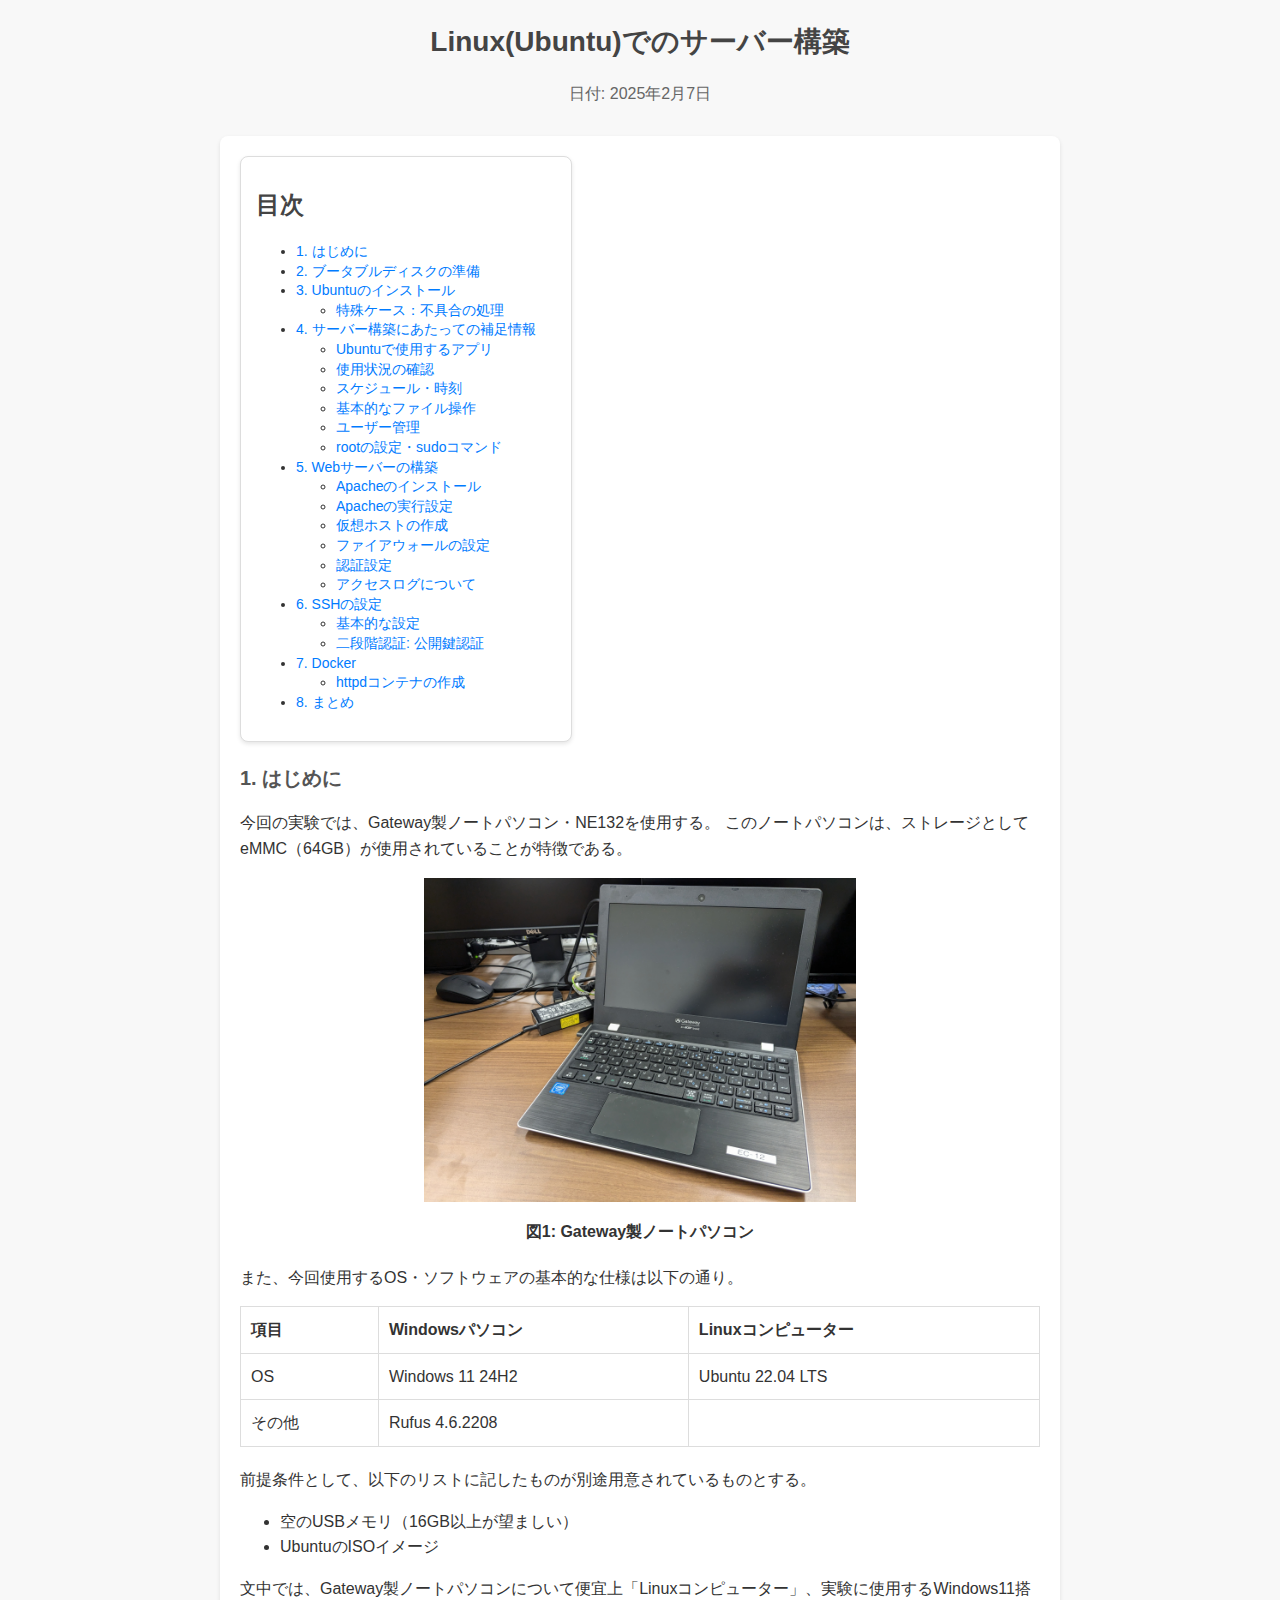
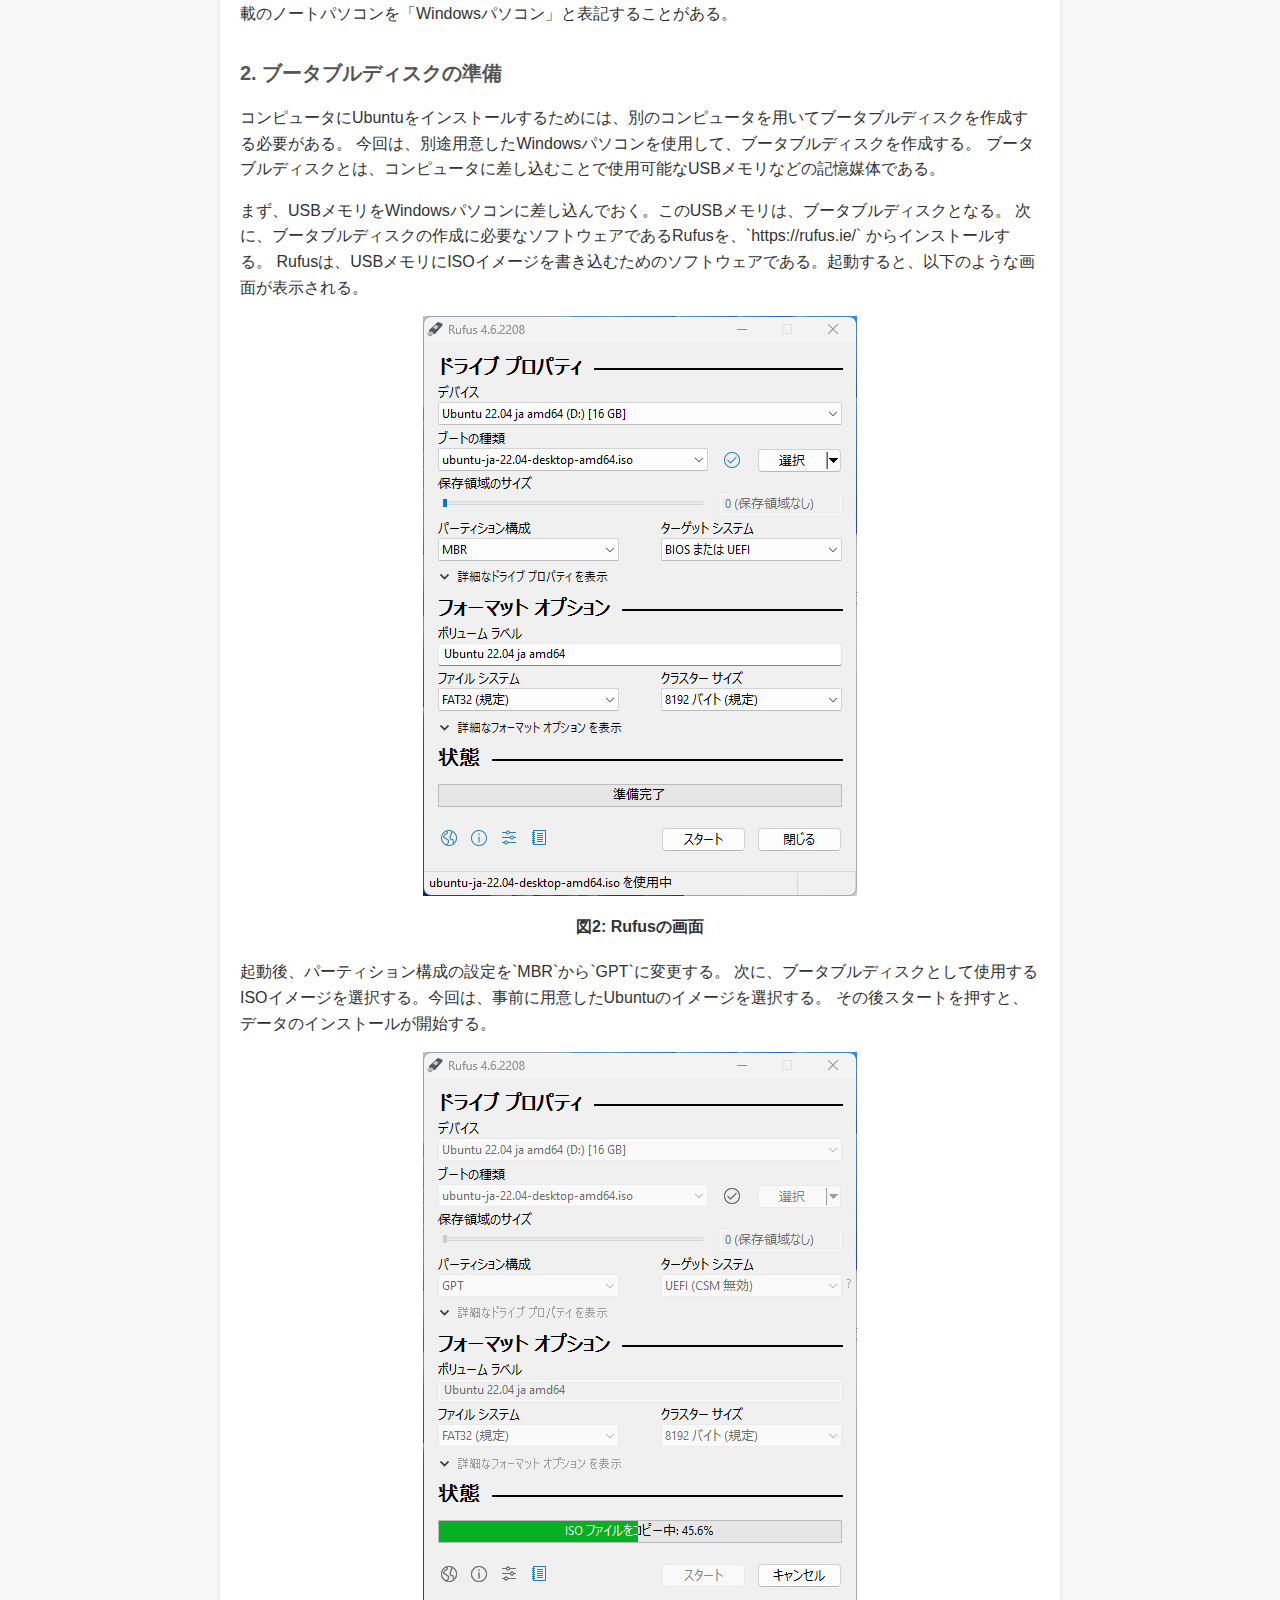
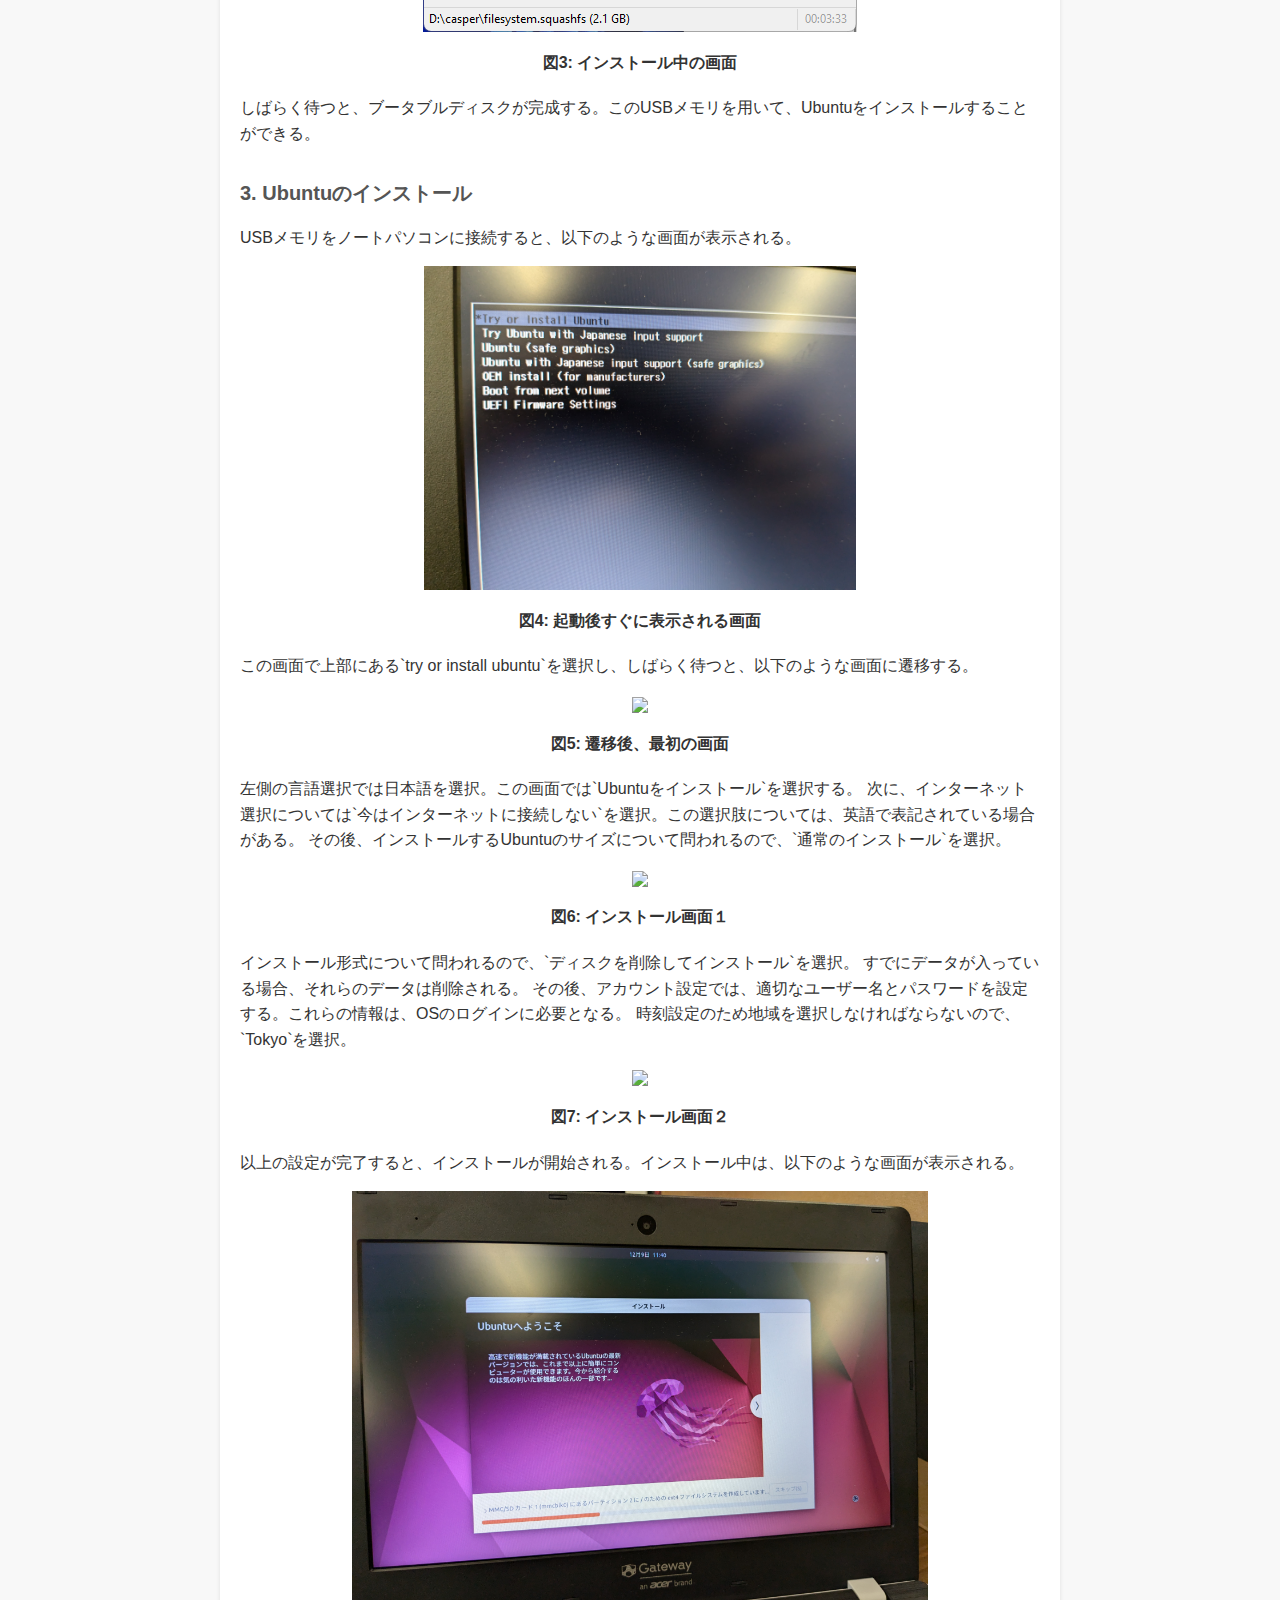
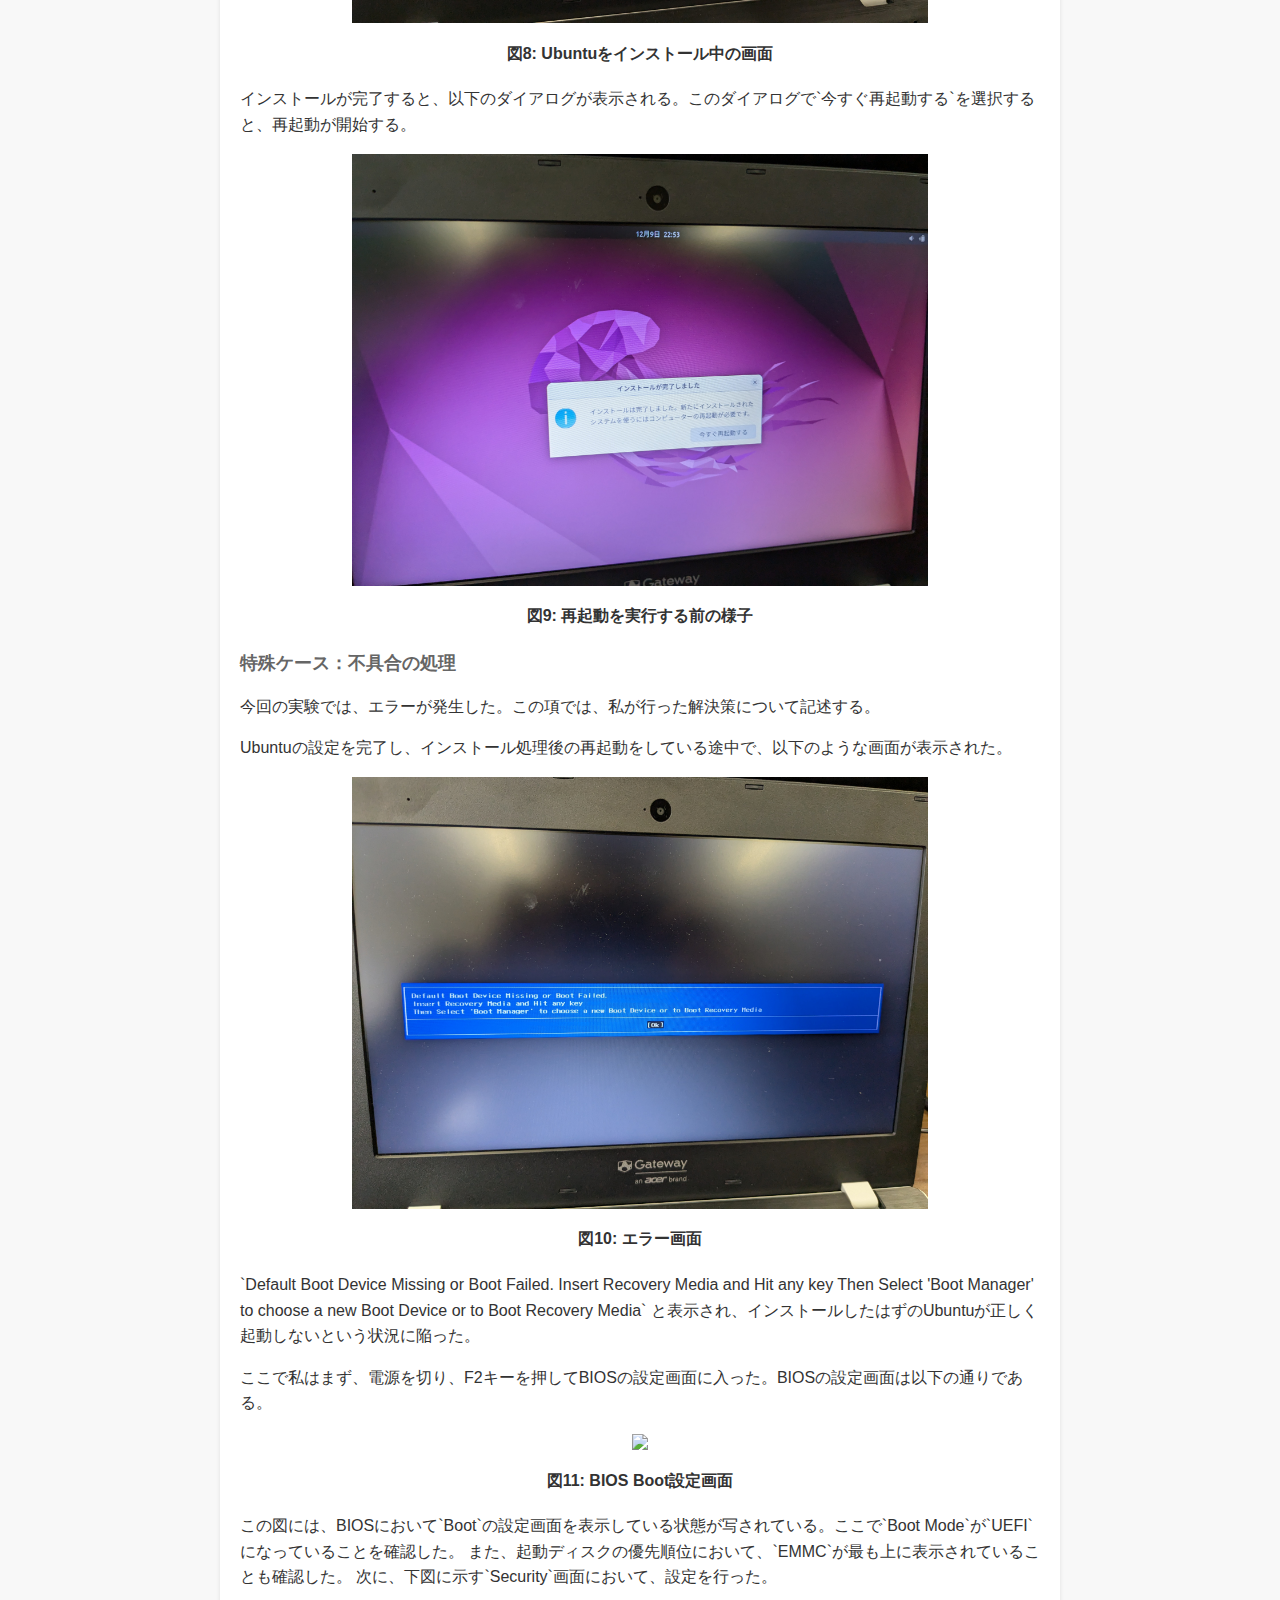
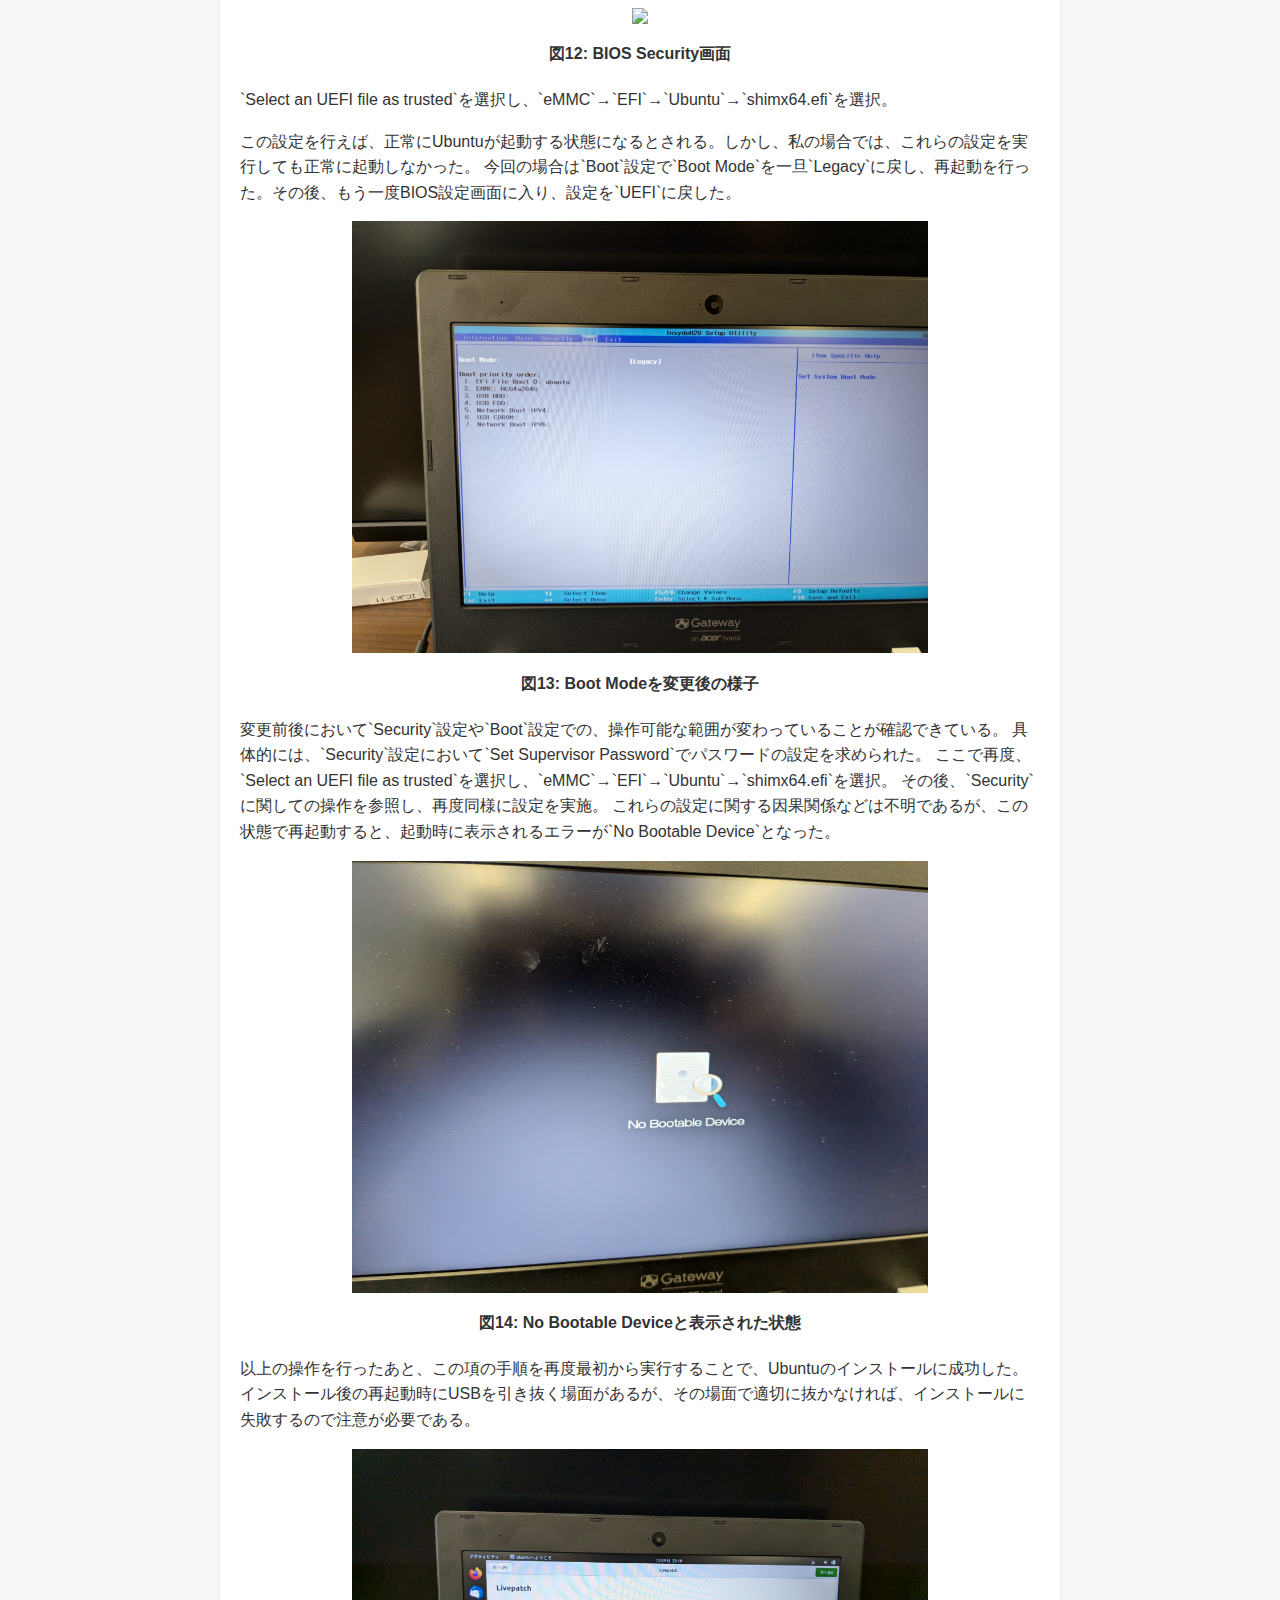
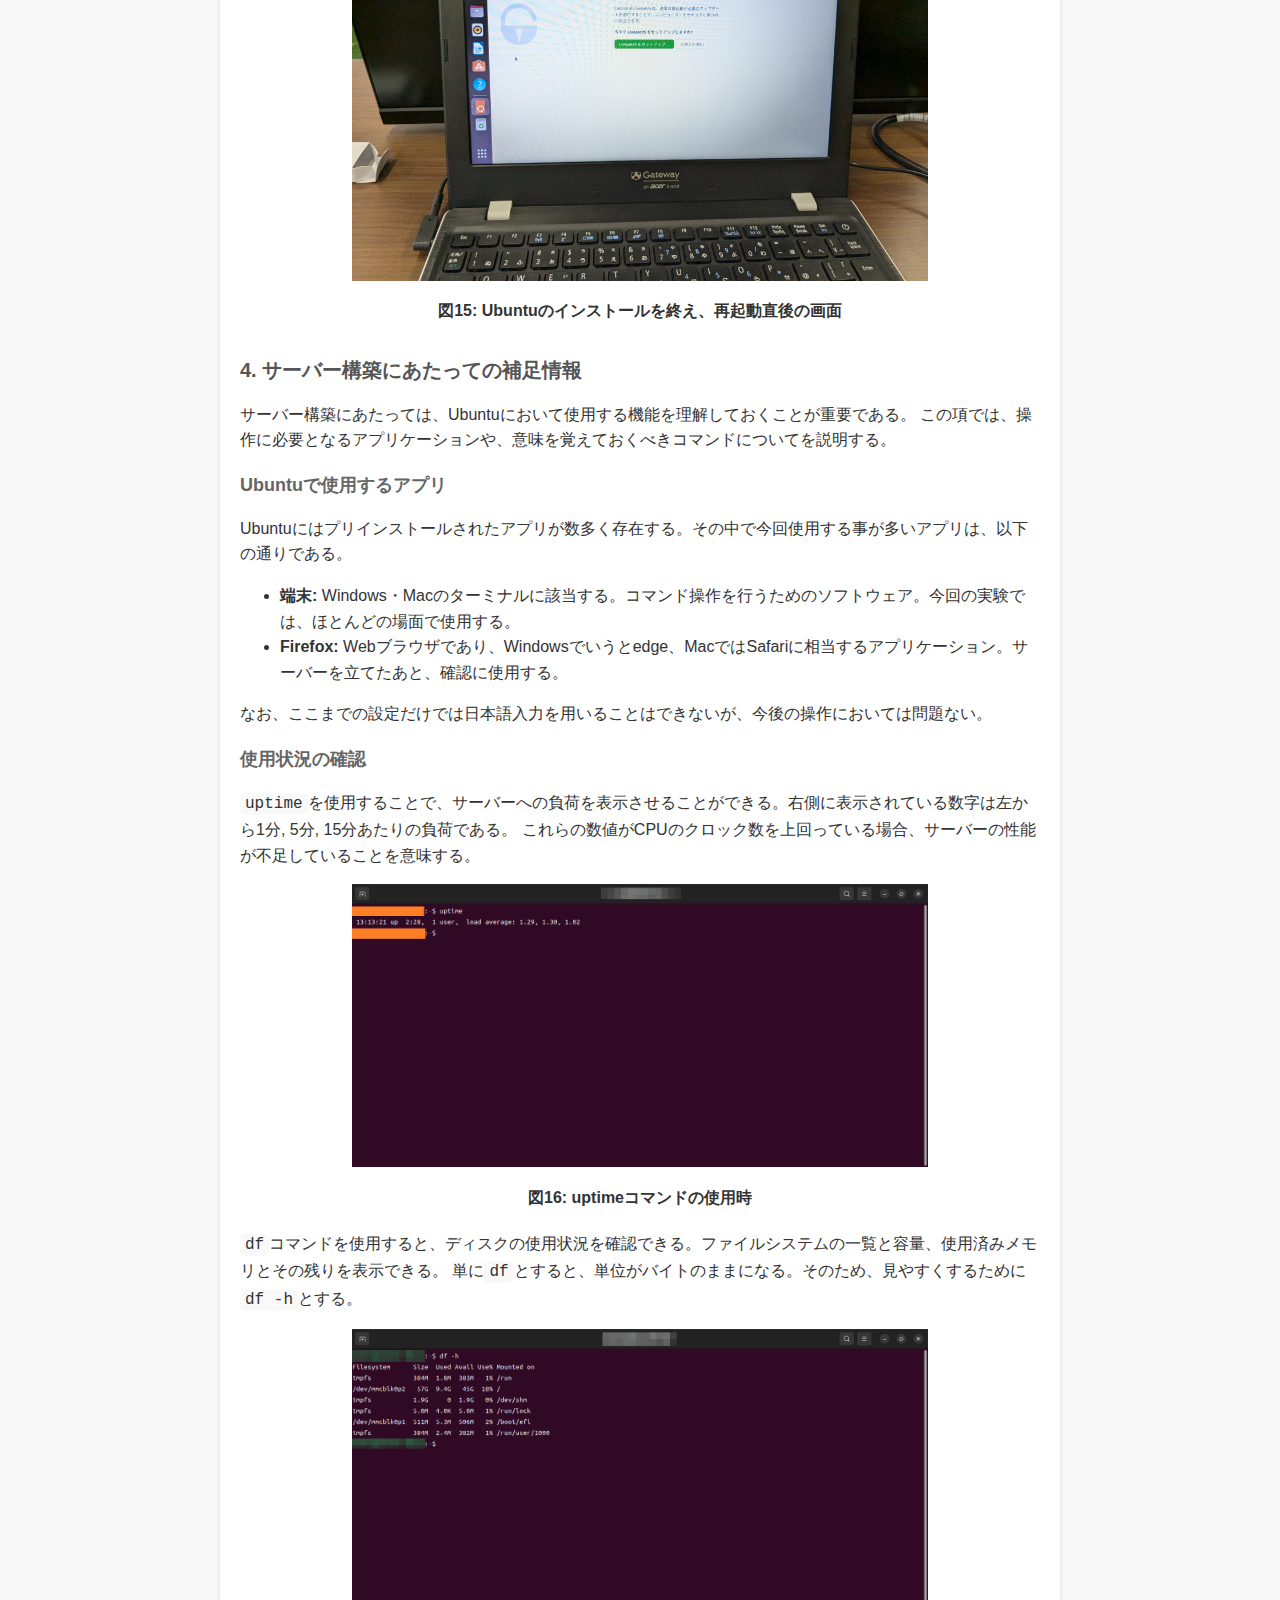
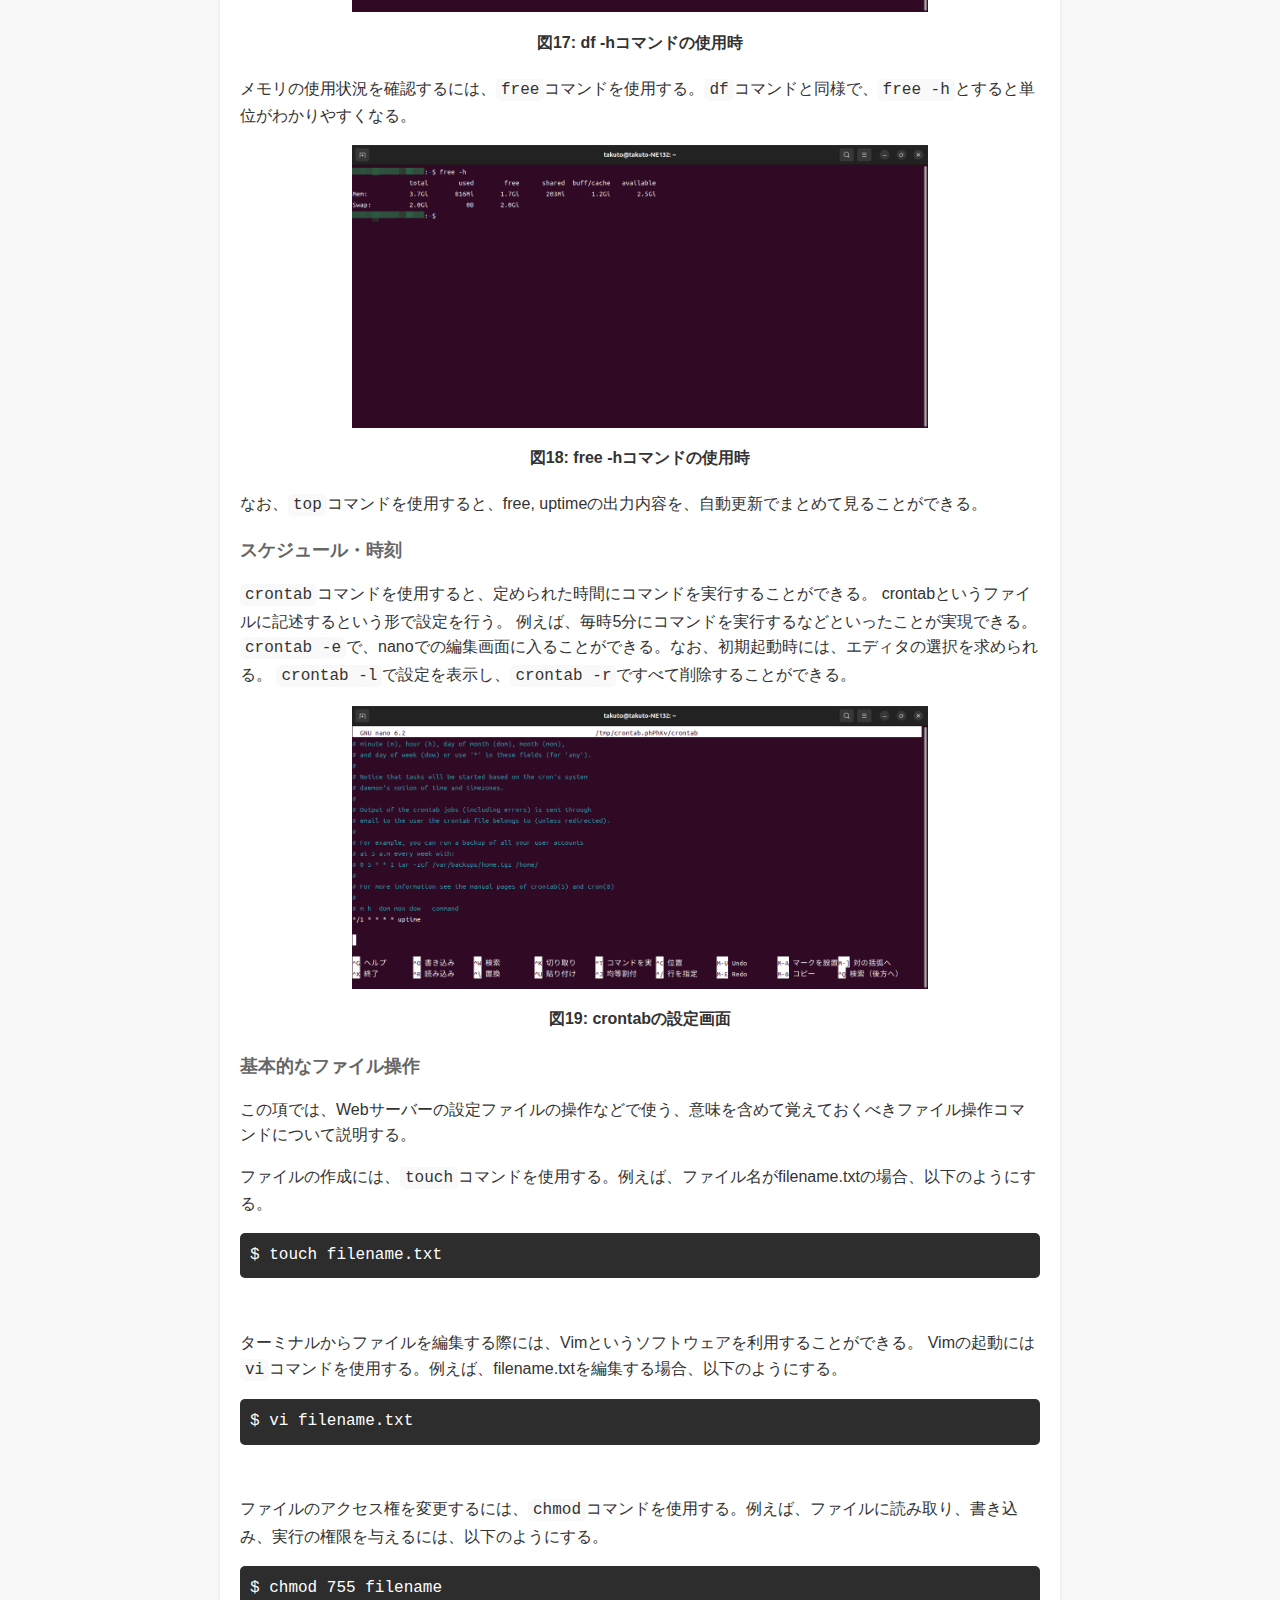
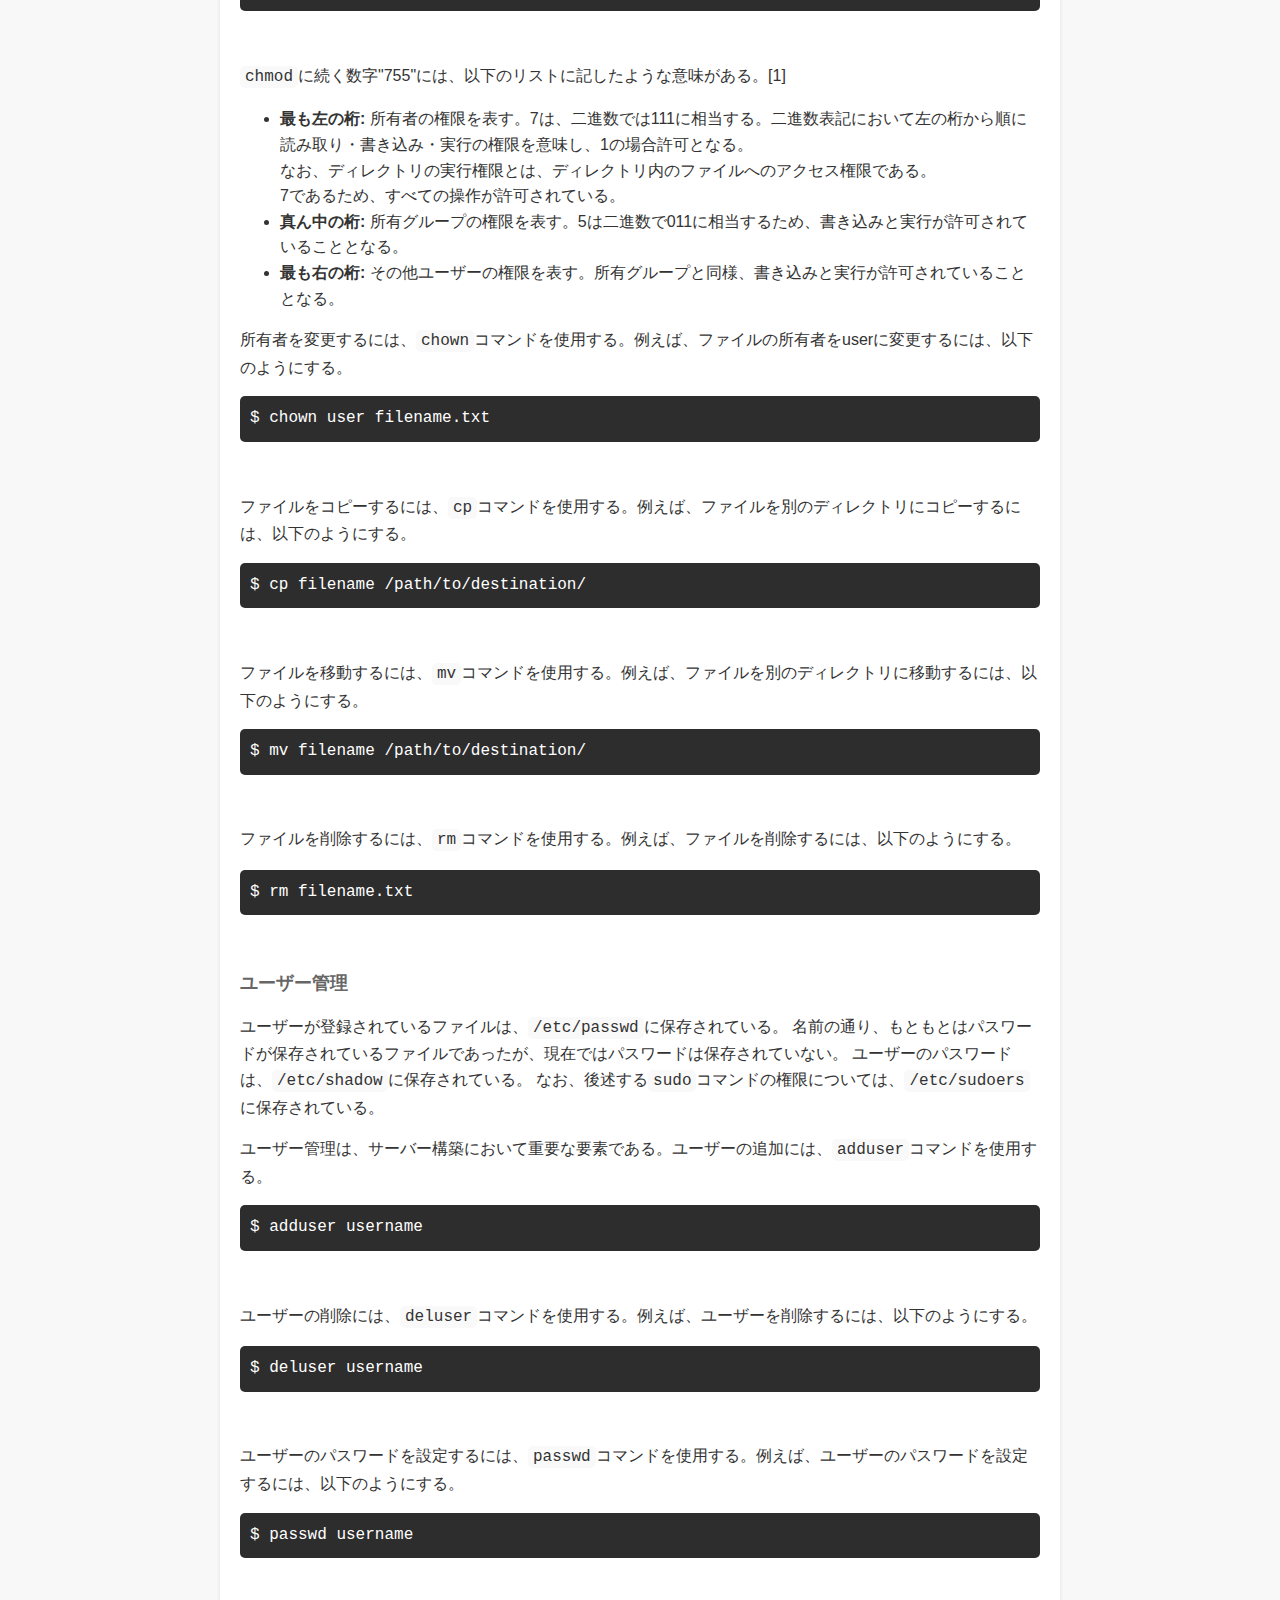
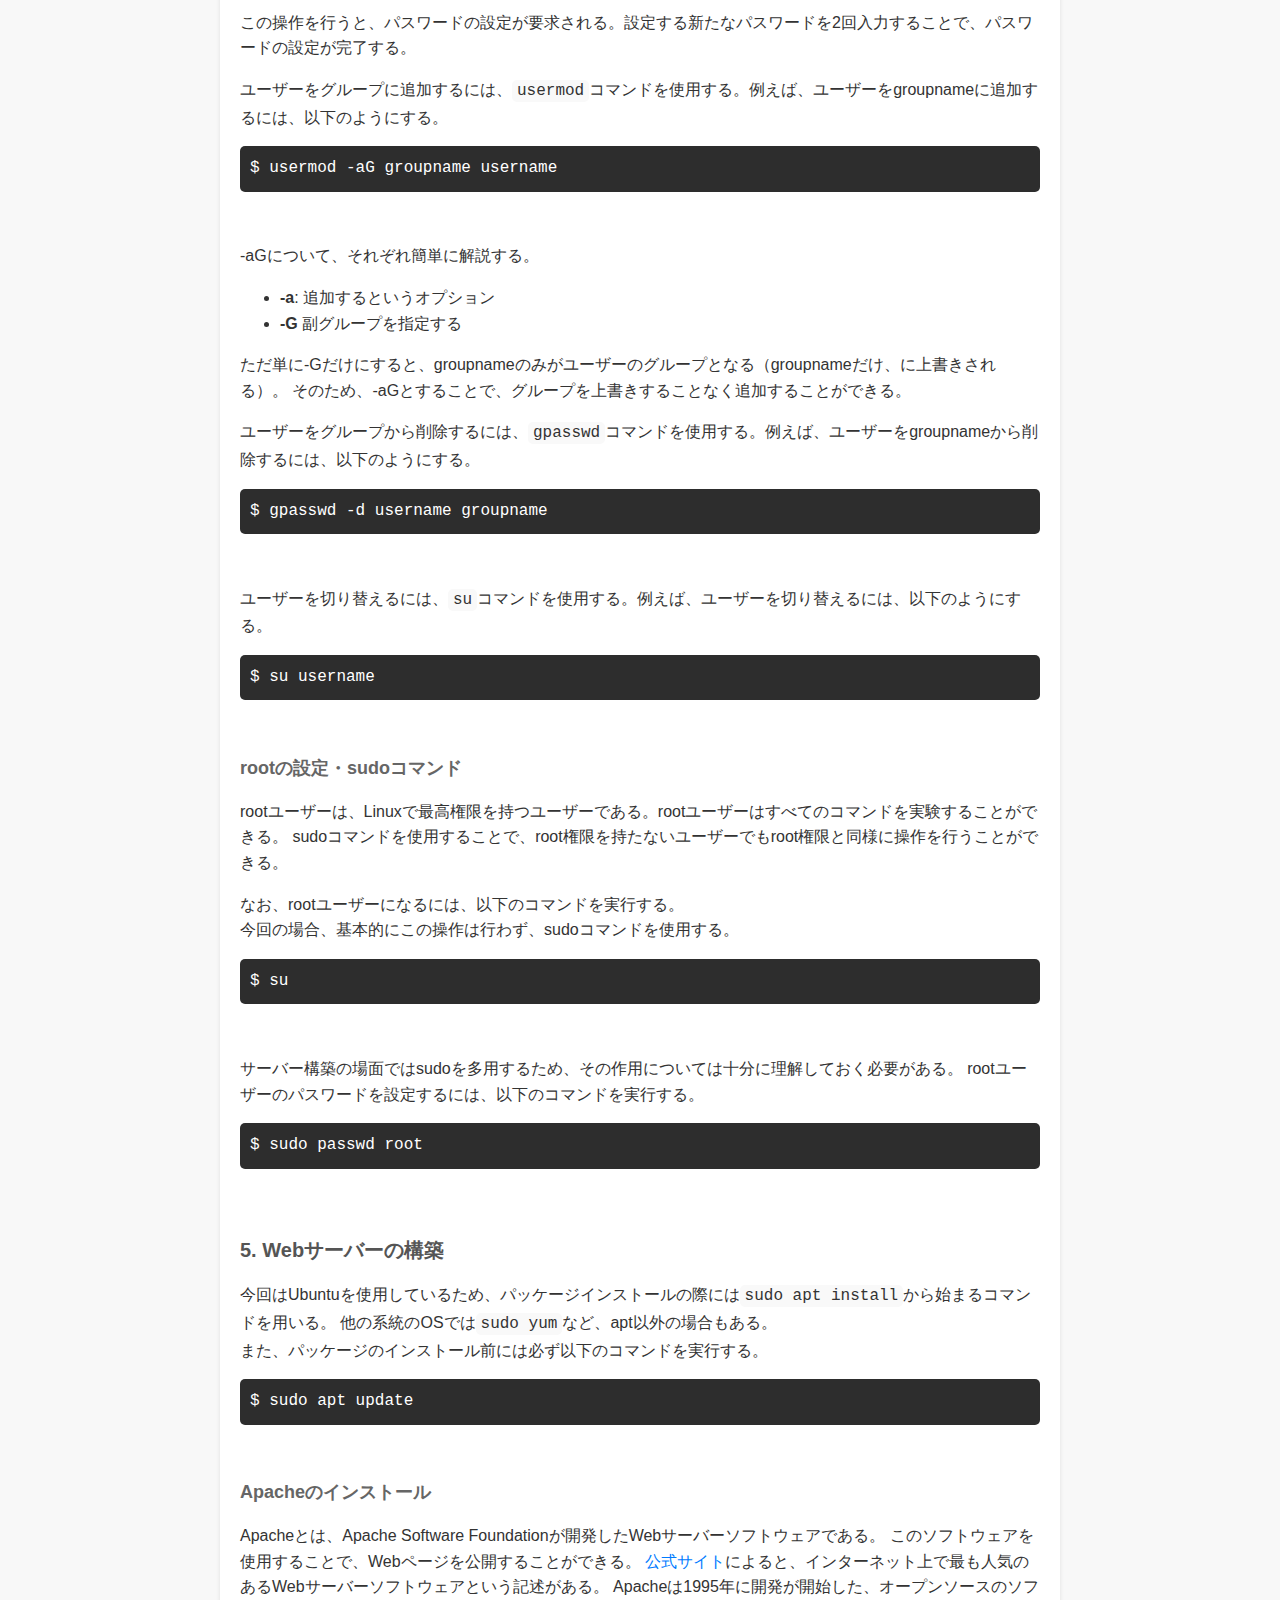
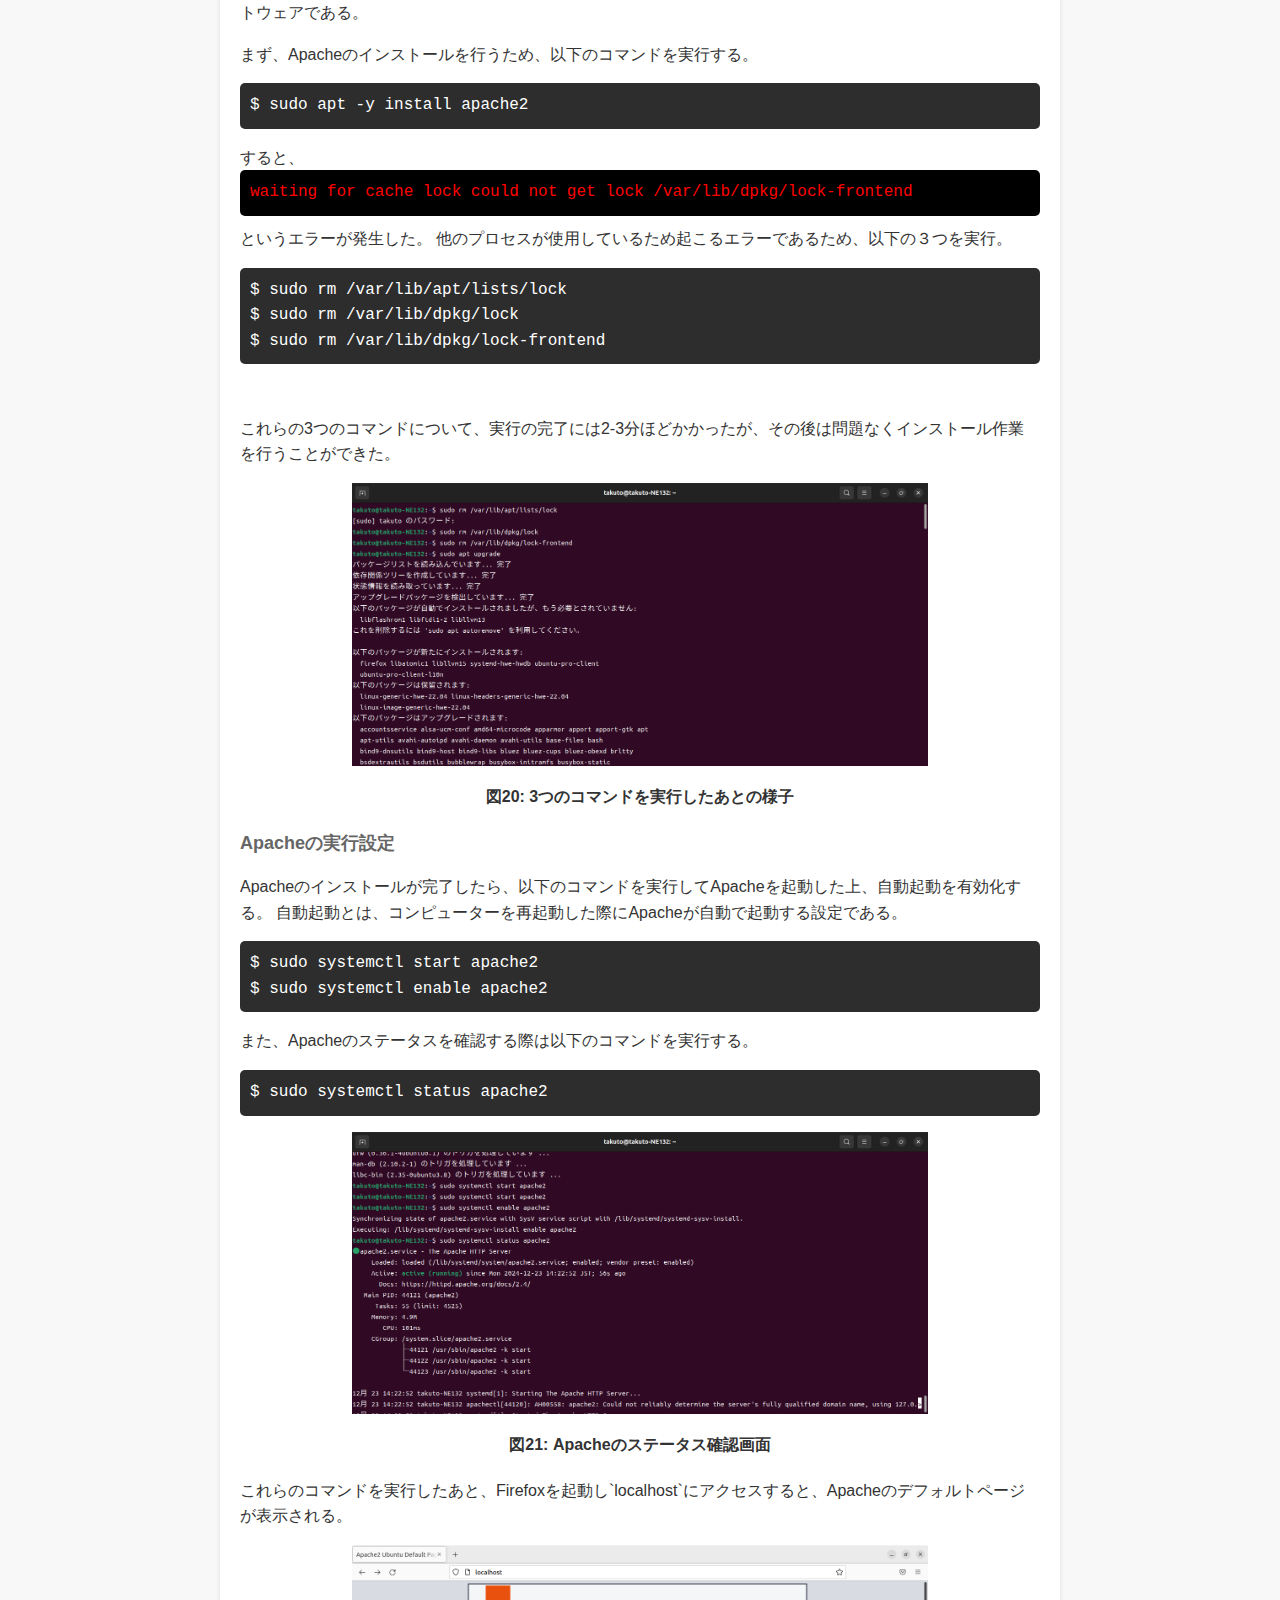
==== docs/202501/Linux01.html @ d3912e47 "first commit" ====
<!DOCTYPE html>
<html lang="ja">
<head>
    <meta charset="UTF-8">
    <meta name="viewport" content="width=device-width, initial-scale=1.0">
    <title>サーバー構築</title>
    <link rel="stylesheet" href="css/styles.css">
    <link href="https://fonts.googleapis.com/css2?family=Ubuntu+Mono&display=swap" rel="stylesheet">
    <script src="script.js" defer></script>
</head>
<body>
    <header>
        <h1>Linux(Ubuntu)でのサーバー構築</h1>
        <p>日付: 2025年2月7日</p>
    </header>
    <main>
        <nav class="toc">
            <h1>目次</h1>
            <ul id="toc-list"></ul>
        </nav>
        <section>
            <h2>1. はじめに</h2>
            <p>
                今回の実験では、Gateway製ノートパソコン・NE132を使用する。
                このノートパソコンは、ストレージとしてeMMC（64GB）が使用されていることが特徴である。
            </p>
            <figure>
                <img src="Linux_files/PXL_20241216_050639797.jpg" alt="図1: Gateway製ノートパソコン" width="60%"/>
                <figcaption>Gateway製ノートパソコン</figcaption>
            </figure>
            <p>
                また、今回使用するOS・ソフトウェアの基本的な仕様は以下の通り。
            </p>
            <table>
                <thead>
                    <tr>
                        <th>項目</th>
                        <th>Windowsパソコン</th>
                        <th>Linuxコンピューター</th>
                    </tr>
                </thead>
                <tbody>
                    <tr>
                        <td>OS</td>
                        <td>Windows 11 24H2</td>
                        <td>Ubuntu 22.04 LTS</td>
                    </tr>
                    <tr>
                        <td>その他</td>
                        <td>Rufus 4.6.2208</td>
                        <td></td>
                    </tr>
                </tbody>
            </table>
            <p>
                前提条件として、以下のリストに記したものが別途用意されているものとする。
            </p>
            <ul>
                <li>空のUSBメモリ（16GB以上が望ましい）</li>
                <li>UbuntuのISOイメージ</li>
            </ul>
            <p>
                文中では、Gateway製ノートパソコンについて便宜上「Linuxコンピューター」、実験に使用するWindows11搭載のノートパソコンを「Windowsパソコン」と表記することがある。
            </p>
        </section>
        <section>
            <h2>2. ブータブルディスクの準備</h2>
            <p>
                コンピュータにUbuntuをインストールするためには、別のコンピュータを用いてブータブルディスクを作成する必要がある。
                今回は、別途用意したWindowsパソコンを使用して、ブータブルディスクを作成する。
                ブータブルディスクとは、コンピュータに差し込むことで使用可能なUSBメモリなどの記憶媒体である。
            </p>
            <p>
                まず、USBメモリをWindowsパソコンに差し込んでおく。このUSBメモリは、ブータブルディスクとなる。
                次に、ブータブルディスクの作成に必要なソフトウェアであるRufusを、`https://rufus.ie/` からインストールする。
                Rufusは、USBメモリにISOイメージを書き込むためのソフトウェアである。起動すると、以下のような画面が表示される。
            </p>
            <figure>
                <img src="Linux_files/スクリーンショット 2024-12-09 111801.png">
                <figcaption>Rufusの画面</figcaption>
            </figure>
            <p>
                起動後、パーティション構成の設定を`MBR`から`GPT`に変更する。
                次に、ブータブルディスクとして使用するISOイメージを選択する。今回は、事前に用意したUbuntuのイメージを選択する。
                その後スタートを押すと、データのインストールが開始する。
            </p>
            <figure>
                <img src="Linux_files/スクリーンショット 2024-12-09 112703.png">
                <figcaption>インストール中の画面</figcaption>
            </figure>
            <p>
                しばらく待つと、ブータブルディスクが完成する。このUSBメモリを用いて、Ubuntuをインストールすることができる。
            </p>
        </section>
        <section>
            <h2>3. Ubuntuのインストール</h2>
            <p>
                USBメモリをノートパソコンに接続すると、以下のような画面が表示される。
            </p>
            <figure>
                <img src="Linux_files/PXL_20241209_022220239.jpg" width="60%">
                <figcaption>起動後すぐに表示される画面</figcaption>
            </figure>
            <p>
                この画面で上部にある`try or install ubuntu`を選択し、しばらく待つと、以下のような画面に遷移する。
            </p>
            <figure>
                <img src="Linux_files/PXL_20241209_023523771.jpg" width="60%">
                <figcaption>遷移後、最初の画面</figcaption>
            </figure>
            <p>
                左側の言語選択では日本語を選択。この画面では`Ubuntuをインストール`を選択する。
                次に、インターネット選択については`今はインターネットに接続しない`を選択。この選択肢については、英語で表記されている場合がある。
                その後、インストールするUbuntuのサイズについて問われるので、`通常のインストール`を選択。
            </p>
            <figure>
                <img src="Linux_files/PXL_20241209_023629638.jpg" width="80%">
                <figcaption>インストール画面１</figcaption>
            </figure>
            <p>
                インストール形式について問われるので、`ディスクを削除してインストール`を選択。
                すでにデータが入っている場合、それらのデータは削除される。
                その後、アカウント設定では、適切なユーザー名とパスワードを設定する。これらの情報は、OSのログインに必要となる。
                時刻設定のため地域を選択しなければならないので、`Tokyo`を選択。
            </p>
            <figure>
                <img src="Linux_files/PXL_20241209_024004488.jpg" width="80%">
                <figcaption>インストール画面２</figcaption>
            </figure>
            <p>
                以上の設定が完了すると、インストールが開始される。インストール中は、以下のような画面が表示される。
            </p>
            <figure>
                <img src="Linux_files/PXL_20241209_024046064.jpg" width="80%">
                <figcaption>Ubuntuをインストール中の画面</figcaption>
            </figure>
            <p>
                インストールが完了すると、以下のダイアログが表示される。このダイアログで`今すぐ再起動する`を選択すると、再起動が開始する。
            </p>
            <figure>
                <img src="Linux_files/PXL_20241209_045335604.jpg" width="80%">
                <figcaption>再起動を実行する前の様子</figcaption>
            </figure>

            <h3>特殊ケース：不具合の処理</h2>
            <p>
                今回の実験では、エラーが発生した。この項では、私が行った解決策について記述する。
            </p>
            <p>
                Ubuntuの設定を完了し、インストール処理後の再起動をしている途中で、以下のような画面が表示された。
            </p>
            <figure>
                <img src="Linux_files/PXL_20241209_042310979.jpg" width="80%">
                <figcaption>エラー画面</figcaption>
            </figure>
            <p>
                `Default Boot Device Missing or Boot Failed. Insert Recovery Media and Hit any key Then Select 'Boot Manager' to choose a new Boot Device or to Boot Recovery Media`
                と表示され、インストールしたはずのUbuntuが正しく起動しないという状況に陥った。
            </p>
            <p>
                ここで私はまず、電源を切り、F2キーを押してBIOSの設定画面に入った。BIOSの設定画面は以下の通りである。
            </p>
            <figure>
                <img src="Linux_files/PXL_20241209_043200914.jpg" width="80%">
                <figcaption>BIOS Boot設定画面</figcaption>
            </figure>
            <p>
                この図には、BIOSにおいて`Boot`の設定画面を表示している状態が写されている。ここで`Boot Mode`が`UEFI`になっていることを確認した。
                また、起動ディスクの優先順位において、`EMMC`が最も上に表示されていることも確認した。
                次に、下図に示す`Security`画面において、設定を行った。
            </p>
            <figure>
                <img src="Linux_files/PXL_20241209_043114111.jpg" width="80%">
                <figcaption>BIOS Security画面</figcaption>
            </figure>
            <p>
                `Select an UEFI file as trusted`を選択し、`eMMC`→`EFI`→`Ubuntu`→`shimx64.efi`を選択。
            </p>
            <p>
                この設定を行えば、正常にUbuntuが起動する状態になるとされる。しかし、私の場合では、これらの設定を実行しても正常に起動しなかった。
                今回の場合は`Boot`設定で`Boot Mode`を一旦`Legacy`に戻し、再起動を行った。その後、もう一度BIOS設定画面に入り、設定を`UEFI`に戻した。
            </p>
            <figure>
                <img src="Linux_files/PXL_20241209_042631495.jpg" width="80%">
                <figcaption>Boot Modeを変更後の様子</figcaption>
            </figure>
            <p>
                変更前後において`Security`設定や`Boot`設定での、操作可能な範囲が変わっていることが確認できている。
                具体的には、`Security`設定において`Set Supervisor Password`でパスワードの設定を求められた。
                ここで再度、`Select an UEFI file as trusted`を選択し、`eMMC`→`EFI`→`Ubuntu`→`shimx64.efi`を選択。
                その後、`Security`に関しての操作を参照し、再度同様に設定を実施。
                これらの設定に関する因果関係などは不明であるが、この状態で再起動すると、起動時に表示されるエラーが`No Bootable Device`となった。
            </p>
            <figure>
                <img src="Linux_files/PXL_20241209_043329495.jpg" width="80%">
                <figcaption>No Bootable Deviceと表示された状態</figcaption>
            </figure>
            <p>
                以上の操作を行ったあと、この項の手順を再度最初から実行することで、Ubuntuのインストールに成功した。
                インストール後の再起動時にUSBを引き抜く場面があるが、その場面で適切に抜かなければ、インストールに失敗するので注意が必要である。
            </p>
            <figure>
                <img src="Linux_files/PXL_20241209_051922866.jpg" width="80%">
                <figcaption>Ubuntuのインストールを終え、再起動直後の画面</figcaption>
            </figure>
            
        </section>
        <section>
            <h2>4. サーバー構築にあたっての補足情報</h2>
            <p>
                サーバー構築にあたっては、Ubuntuにおいて使用する機能を理解しておくことが重要である。
                この項では、操作に必要となるアプリケーションや、意味を覚えておくべきコマンドについてを説明する。
            </p>
            <h3>Ubuntuで使用するアプリ</h3>
            <p>
                Ubuntuにはプリインストールされたアプリが数多く存在する。その中で今回使用する事が多いアプリは、以下の通りである。
                <ul>
                    <li><strong>端末:</strong> Windows・Macのターミナルに該当する。コマンド操作を行うためのソフトウェア。今回の実験では、ほとんどの場面で使用する。</li>
                    <li><strong>Firefox:</strong> Webブラウザであり、Windowsでいうとedge、MacではSafariに相当するアプリケーション。サーバーを立てたあと、確認に使用する。</li>
                </ul>
            </p>
            <p>
                なお、ここまでの設定だけでは日本語入力を用いることはできないが、今後の操作においては問題ない。
            </p>
            <h3>使用状況の確認</h3>
            <p>
                <code>uptime</code>を使用することで、サーバーへの負荷を表示させることができる。右側に表示されている数字は左から1分, 5分, 15分あたりの負荷である。
                これらの数値がCPUのクロック数を上回っている場合、サーバーの性能が不足していることを意味する。
            </p>
            <figure>
                <img src="Screenshot/image_001.png" width="80%">
                <figcaption>uptimeコマンドの使用時</figcaption>
            </figure>
            <p>
                <code>df</code>コマンドを使用すると、ディスクの使用状況を確認できる。ファイルシステムの一覧と容量、使用済みメモリとその残りを表示できる。
                単に<code>df</code>とすると、単位がバイトのままになる。そのため、見やすくするために<code>df -h</code>とする。
            </p>
            <figure>
                <img src="Screenshot/image_006.png" width="80%">
                <figcaption>df -hコマンドの使用時</figcaption>
            </figure>
            <p>
                メモリの使用状況を確認するには、<code>free</code>コマンドを使用する。<code>df</code>コマンドと同様で、<code>free -h</code>とすると単位がわかりやすくなる。
            </p>
            <figure>
                <img src="Screenshot/image_007.png" width="80%">
                <figcaption>free -hコマンドの使用時</figcaption>
            </figure>
            <p>なお、<code>top</code>コマンドを使用すると、free, uptimeの出力内容を、自動更新でまとめて見ることができる。</p>
            <h3>スケジュール・時刻</h3>
            <p>
                <code>crontab</code>コマンドを使用すると、定められた時間にコマンドを実行することができる。
                crontabというファイルに記述するという形で設定を行う。
                例えば、毎時5分にコマンドを実行するなどといったことが実現できる。
                <code>crontab -e</code>で、nanoでの編集画面に入ることができる。なお、初期起動時には、エディタの選択を求められる。
                <code>crontab -l</code>で設定を表示し、<code>crontab -r</code>ですべて削除することができる。
            </p>
            <figure>
                <img src="Screenshot/image_008.png" width="80%">
                <figcaption>crontabの設定画面</figcaption>
            </figure>
            <h3>基本的なファイル操作</h3>
            <p>
                この項では、Webサーバーの設定ファイルの操作などで使う、意味を含めて覚えておくべきファイル操作コマンドについて説明する。
            </p>
            <p>
                ファイルの作成には、<code>touch</code>コマンドを使用する。例えば、ファイル名がfilename.txtの場合、以下のようにする。
            </p>
            <span class="command">$ touch filename.txt</span><br>
            <p>
                ターミナルからファイルを編集する際には、Vimというソフトウェアを利用することができる。
                Vimの起動には<code>vi</code>コマンドを使用する。例えば、filename.txtを編集する場合、以下のようにする。
            </p>
            <span class="command">$ vi filename.txt</span><br>
            <p>
                ファイルのアクセス権を変更するには、<code>chmod</code>コマンドを使用する。例えば、ファイルに読み取り、書き込み、実行の権限を与えるには、以下のようにする。
            </p>
            <span class="command">$ chmod 755 filename</span><br>
            <p>
                <code>chmod</code>に続く数字"755"には、以下のリストに記したような意味がある。[1]
                <ul>
                    <li>
                        <strong>最も左の桁:</strong> 所有者の権限を表す。7は、二進数では111に相当する。二進数表記において左の桁から順に読み取り・書き込み・実行の権限を意味し、1の場合許可となる。<br>
                        なお、ディレクトリの実行権限とは、ディレクトリ内のファイルへのアクセス権限である。<br>
                        7であるため、すべての操作が許可されている。
                    </li>
                    <li>
                        <strong>真ん中の桁:</strong> 所有グループの権限を表す。5は二進数で011に相当するため、書き込みと実行が許可されていることとなる。
                    </li>
                    <li>
                        <strong>最も右の桁:</strong> その他ユーザーの権限を表す。所有グループと同様、書き込みと実行が許可されていることとなる。
                    </li>
                </ul>
            </p>
            <p>
                所有者を変更するには、<code>chown</code>コマンドを使用する。例えば、ファイルの所有者をuserに変更するには、以下のようにする。
            </p>
            <span class="command">$ chown user filename.txt</span><br>
            <p>
                ファイルをコピーするには、<code>cp</code>コマンドを使用する。例えば、ファイルを別のディレクトリにコピーするには、以下のようにする。
            </p>
            <span class="command">$ cp filename /path/to/destination/</span><br>
            <p>
                ファイルを移動するには、<code>mv</code>コマンドを使用する。例えば、ファイルを別のディレクトリに移動するには、以下のようにする。
            </p>
            <span class="command">$ mv filename /path/to/destination/</span><br>
            <p>
                ファイルを削除するには、<code>rm</code>コマンドを使用する。例えば、ファイルを削除するには、以下のようにする。
            </p>
            <span class="command">$ rm filename.txt</span><br>
            <h3>ユーザー管理</h3>
            <p>
                ユーザーが登録されているファイルは、<code>/etc/passwd</code>に保存されている。
                名前の通り、もともとはパスワードが保存されているファイルであったが、現在ではパスワードは保存されていない。
                ユーザーのパスワードは、<code>/etc/shadow</code>に保存されている。
                なお、後述する<code>sudo</code>コマンドの権限については、<code>/etc/sudoers</code>に保存されている。
            </p>
            <p>
                ユーザー管理は、サーバー構築において重要な要素である。ユーザーの追加には、<code>adduser</code>コマンドを使用する。
            </p>
            <span class="command">$ adduser username</span><br>
            <p>
                ユーザーの削除には、<code>deluser</code>コマンドを使用する。例えば、ユーザーを削除するには、以下のようにする。
            </p>
            <span class="command">$ deluser username</span><br>
            <p>
                ユーザーのパスワードを設定するには、<code>passwd</code>コマンドを使用する。例えば、ユーザーのパスワードを設定するには、以下のようにする。
            </p>
            <span class="command">$ passwd username</span><br>
            <p>
                この操作を行うと、パスワードの設定が要求される。設定する新たなパスワードを2回入力することで、パスワードの設定が完了する。
            </p>
            <p>
                ユーザーをグループに追加するには、<code>usermod</code>コマンドを使用する。例えば、ユーザーをgroupnameに追加するには、以下のようにする。
            </p>
            <span class="command">$ usermod -aG groupname username</span><br>
            <p>
                -aGについて、それぞれ簡単に解説する。
                <ul>
                    <li><strong>-a</strong>: 追加するというオプション</li>
                    <li><strong>-G</strong> 副グループを指定する</li>
                </ul>
                ただ単に-Gだけにすると、groupnameのみがユーザーのグループとなる（groupnameだけ、に上書きされる）。
                そのため、-aGとすることで、グループを上書きすることなく追加することができる。
            </p>
            <p>
                ユーザーをグループから削除するには、<code>gpasswd</code>コマンドを使用する。例えば、ユーザーをgroupnameから削除するには、以下のようにする。
            </p>
            <span class="command">$ gpasswd -d username groupname</span><br>
            <p>
                ユーザーを切り替えるには、<code>su</code>コマンドを使用する。例えば、ユーザーを切り替えるには、以下のようにする。
            </p>
            <span class="command">$ su username</span><br>
            <h3>rootの設定・sudoコマンド</h3>
            <p>
                rootユーザーは、Linuxで最高権限を持つユーザーである。rootユーザーはすべてのコマンドを実験することができる。
                sudoコマンドを使用することで、root権限を持たないユーザーでもroot権限と同様に操作を行うことができる。
            </p>
            <p>
                なお、rootユーザーになるには、以下のコマンドを実行する。<br>
                今回の場合、基本的にこの操作は行わず、sudoコマンドを使用する。
            </p>
            <span class="command">$ su</span><br>
            <p>
                サーバー構築の場面ではsudoを多用するため、その作用については十分に理解しておく必要がある。
                rootユーザーのパスワードを設定するには、以下のコマンドを実行する。
            </p>
            <span class="command">$ sudo passwd root</span><br>
        </section>
        <section>
            <h2>5. Webサーバーの構築</h2>
            <p>
                今回はUbuntuを使用しているため、パッケージインストールの際には<code>sudo apt install</code>から始まるコマンドを用いる。
                他の系統のOSでは<code>sudo yum</code>など、apt以外の場合もある。<br>
                また、パッケージのインストール前には必ず以下のコマンドを実行する。
            </p>
            <span class="command">$ sudo apt update</span><br>
            <h3>Apacheのインストール</h3>
            <p>
                Apacheとは、Apache Software Foundationが開発したWebサーバーソフトウェアである。
                このソフトウェアを使用することで、Webページを公開することができる。
                <a href="https://httpd.apache.org/">公式サイト</a>によると、インターネット上で最も人気のあるWebサーバーソフトウェアという記述がある。
                Apacheは1995年に開発が開始した、オープンソースのソフトウェアである。
            </p>
            <p>
                まず、Apacheのインストールを行うため、以下のコマンドを実行する。
            </p>
            <span class="command">$ sudo apt -y install apache2</span>
            <p>
                すると、<span class="error">waiting for cache lock could not get lock /var/lib/dpkg/lock-frontend</span>というエラーが発生した。
                他のプロセスが使用しているため起こるエラーであるため、以下の３つを実行。
            </p>
            <span class="command">$ sudo rm /var/lib/apt/lists/lock<br>$ sudo rm /var/lib/dpkg/lock<br>$ sudo rm /var/lib/dpkg/lock-frontend</span><br>
            <p>
                これらの3つのコマンドについて、実行の完了には2-3分ほどかかったが、その後は問題なくインストール作業を行うことができた。
            </p>
            <figure>
                <img src="Screenshot/image_011.png" width="80%">
                <figcaption>3つのコマンドを実行したあとの様子</figcaption>
            </figure>
            <h3>Apacheの実行設定</h3>
            <p>
                Apacheのインストールが完了したら、以下のコマンドを実行してApacheを起動した上、自動起動を有効化する。
                自動起動とは、コンピューターを再起動した際にApacheが自動で起動する設定である。
            </p>
            <span class="command">
                $ sudo systemctl start apache2<br>
                $ sudo systemctl enable apache2
            </span>
            <p>
                また、Apacheのステータスを確認する際は以下のコマンドを実行する。
            </p>
            <span class="command">
                $ sudo systemctl status apache2
            </span>
            <figure>
                <img src="Screenshot/image_013.png" width="80%">
                <figcaption>Apacheのステータス確認画面</figcaption>
            </figure>
            <p>
                これらのコマンドを実行したあと、Firefoxを起動し`localhost`にアクセスすると、Apacheのデフォルトページが表示される。
            </p>
            <figure>
                <img src="Screenshot/image_005.png" width="80%">
                <figcaption>Apacheのデフォルトページ</figcaption>
            </figure>
            <h3>仮想ホストの作成</h3>
            <p>
                以下のコマンドを実行して、仮想ホストの設定ファイルを生成する。今回は`test.conf`としたが、ファイル名は何でも良い。
            </p>
            <span class="command">$ sudo touch /etc/apache2/sites-available/test.conf</span>
            <p>
                事前準備として、今後の作業で必要となるディレクトリの作成を行う。
                まずは、"/var/www/html/test"というディレクトリを作成する。なお、"/var/www/"の直下であればどの位置にディレクトリを作成しても問題ない。
            </p>
            <span class="command">$ sudo mkdir /var/www/html/test </span>
            <p>
                次に、作成したディレクトリ内にindex.htmlを用意する。
            </p>
            <span class="command">$ sudo touch /var/www/html/test/index.html</span>
            <p>以下のコマンドを実行すると、作成したHTMLファイルをVimで編集できる。今回は単にh1タグを用いて、
                "Test Page"と表示するだけのファイルを作成した。
            </p>
            <span class="command">$ sudo vi /var/www/html/test/index.html</span>
            <figure>
                <img src="Screenshot/image_002.png" width="80%">
                <figcaption>index.htmlをVimで編集している様子</figcaption>
            </figure>
            <p>
                事前準備を終了後、Vimを使用して仮想ホストの設定ファイルの編集を行う。具体的には、以下のような内容に変更する。
            </p>
            <pre class="config">
&lt;VirtualHost *:80&gt;
    ServerAdmin webmaster@localhost
    DocumentRoot /var/www/html/test/
    DirectoryIndex index.html
    ErrorLog ${APACHE_LOG_DIR}/error.log
    CustomLog ${APACHE_LOG_DIR}/access.log combined
&lt;/VirtualHost&gt;
            </pre>
            <figure>
                <img src="Screenshot/image_004.png" width="80%">
                <figcaption>test.confをVimで編集している様子</figcaption>
            </figure>
            <p>
                設定ファイルの有効化のため、次のコマンドを実行する。まず、以下のコマンドを実行して、仮想ホストの有効化を行う。
            </p>
            <span class="command">$ sudo a2ensite test.conf</span>
            <p>
                そして、Apacheを再起動して設定を反映させる。
            </p>
            <span class="command">$ sudo systemctl reload apache2</span>
            <p>
                今回は仮想ホストの確認をするため、デフォルトの仮想ホストの無効化を行い、リロードを行う。
            </p>
            <span class="command">
                $ sudo a2dissite 000-default.conf<br>
                $ sudo systemctl reload apache2
            </span>
            <p>
                Firefoxを起動し、localhostにアクセスすると、先ほど作成したindex.htmlが表示されていることが確認できる。
            </p>
            <figure>
                <img src="Screenshot/image_003.png" width="80%">
                <figcaption>自作のindex.htmlを表示したlocalhost</figcaption>
            </figure>
            <h3>ファイアウォールの設定</h3>
            <p>
                まず、ファイアウォールの有効化を行うため、以下のコマンドを実行する。
            </p>
            <span class="command">$ sudo ufw enable</span>
            <p>
                なお、ファイアウォールのステータスを確認するためには、以下のようなコマンドを実行する。
            </p>
            <span class="command">$ sudo ufw status</span>
            <p>
                80番ポートの開放をするためには、以下に記した2つのコマンドのどちらかを実行する。
            </p>
            <span class="command">$ sudo ufw allow 'Apache'</span>
            <span class="command">$ sudo ufw allow 80/tcp</span>
            <p>
                443番ポートの開放をするためには、以下に記した2つのコマンドのどちらかを実行する。
            </p>
            <span class="command">$ sudo ufw allow 'Apache Secure'</span>
            <span class="command">$ sudo ufw allow 443/tcp</span>
            <figure>
                <img src="Screenshot/image_30.png" width="80%">
                <figcaption>ステータスを確認し、443ポートを開放した様子</figcaption>
            </figure>
            <h3>認証設定</h3>
            <p>
                認証設定を有効化するため、apache2-utilsのインストールを行う。apache2-utilsにはWebサーバーに役立ついくつかのアドオンが含まれており、
                その一つに認証機能であるhtpasswdが存在する。今回はhtpasswdを利用し、認証設定を作る。
            </p>
            <span class="command">$ sudo apt install apache2-utils</span>
            <p>
                次に、ログイン可能なユーザーを追加する。以下のコマンドは、初回実行時限定のコマンドである。"username"は任意のユーザー名を入れて良い。
                このコマンドを実行すると、パスワードの新規設定を求められる。ユーザー名とパスワードは、認証ページへのアクセスで双方ともに必要になる。
            </p>
            <span class="command">$ sudo htpasswd -c /etc/apache2/.htpasswd username</span>
            <p>
                以下のコマンドは次回以降に利用できるコマンドである。
            </p>
            <span class="command">$ sudo htpasswd /etc/apache2/.htpasswd username</span>
            <p>
                これらの設定を完了したあと、利用する仮想ホストの設定ファイルを開く。今回の場合、先程の`test.conf`に書き足す形にする。以下の記述を後ろに追加する。
                以下の場合では、"test01/"直下のページすべてが認証の対象となる。
            </p>
            <pre class="config">
&lt;Directory "/var/www/html/test/test01"&gt;
    AuthType Basic
    AuthName "Restricted Content"
    AuthUserFile /etc/apache2/.htpasswd
    Require valid-user
&lt;/Directory&gt;
            </pre>
            <p>
                なお、設定を完了したあとは必ず以下のコマンドを実行し、Apacheを再起動する。
            </p>
            <span class="command">$ sudo systemctl reload apache2</span>
            <p>
                設定を完了したら、firefoxを起動し"localhost/test01"を開く。すると、以下のような画面が表示されるため、先程のユーザー名とパスワードを利用すると、問題なくアクセスできる。
            </p>
            <figure>
                <img src="Screenshot/image_33.png" width="80%">
                <figcaption>認証ページ</figcaption>
            </figure>
            <h3>アクセスログについて</h3>
            <p>
                Apacheには、アクセスログとエラーログが存在する。アクセスログは、サーバーにアクセスした際の情報を記録するログである。
                以下のコマンドを実行すると、アクセスログを表示することができる。
            </p>
            <span class="command">$ sudo tail -f /var/log/apache2/access.log</span><br>
            <p>
                アクセスログは、以下の形式で保存されている。
            </p>
            <pre class="config">
IPアドレス - - [日付:時刻] "リクエスト" ステータスコード バイト数 "リファラ" "ユーザーエージェント"
            </pre>
            <p>
                <ul>
                    <li>IPアドレス: アクセス元のIPアドレス</li>
                    <li>日付:時刻: アクセスがあった日時。形式例: Fri Aug 20 00:00:00 2021</li>
                </ul>
            </p>
            <p>
                一方、エラーログは、サーバーにアクセスした際に発生したエラーを記録するログである。
                以下のコマンドを実行すると、エラーログを表示することができる。
            </p>
            <span class="command">$ sudo tail -f /var/log/apache2/error.log</span><br>
            <p>
                エラーログは、以下の形式で保存されている。
            </p>
            <pre class="config">
[日付:時刻] [エラーレベル] [エラーメッセージ]
            </pre>
            <p>
                なお、アクセスログの形式は異なる場合もある。
            </p>
        </section>
        <section>
            <h2>6. SSHの設定</h2>
            <p>
                この項では、Windowsパソコンを使用する。
            </p>
            <h3>基本的な設定</h3>
            <p>
                SSHとは、ネットワーク通信をセキュア化するためのプロトコルである。
                TelnetやFTPなどのプロトコルでは、通信内容が平文で送受信される。しかしSSHでは、ログイン処理を含めて全ての通信が暗号化される。
                SSHを使用することで、データの盗聴やなりすましを防ぐことができる。
                この項では実際にSSHを使用する手順を通じて、機能を解説する。<br>
                下記のコマンドで、SSHサーバーを構築するためのソフトウェアをインストールする。
            </p>
            <span class="command">$ sudo apt install openssh-server</span>
            <p>
                インストールを終えると、基本的にはSSHサーバーがすでに起動している。
                起動していない場合は、以下のコマンドを実行してSSHサーバーを起動する。
            </p>
            <span class="command">$ sudo systemctl start ssh</span>
            <p>
                なお、SSHサーバーの自動起動を設定するには、以下のコマンドを実行する。
            </p>
            <span class="command">$ sudo systemctl enable ssh</span>
            <p>
                SSHサーバーのステータスを確認するには、以下のコマンドを実行する。
            </p>
            <span class="command">$ sudo systemctl status ssh</span>
            <figure>
                <img src="Screenshot/image_012.png" width="80%">
                <figcaption>SSHサーバーのステータス確認画面</figcaption>
            </figure>
            <h3>二段階認証: 公開鍵認証</h3>
            <p>
                SSHには、パスワード認証以外にも公開鍵認証という認証方法が存在する。
                公開鍵認証は、公開鍵と秘密鍵の2つの鍵を使用して認証を行う方法である。
                まず、公開鍵と秘密鍵という2つの鍵を生成する。
                公開鍵を用いて、秘密鍵で暗号化されたデータを復号するという仕組みである。
                公開鍵は名前の通り他社に公開しても問題ないが、秘密鍵は厳重に管理する必要がある。
                完全に正確な例えではないが、公開鍵は南京錠で、秘密鍵は鍵というイメージを持つとわかりやすい。
                この方法を使用することで、パスワード認証よりもセキュリティが向上する。
            </p>
            <p>
                以下のコマンドをLinuxコンピューターではなく、クライアント側（外部からアクセスをする側。今回はWindowsパソコン）で実行する。
                暗号の種類については、今回はed25519を使用する。
            </p>
            <span class="command">$ ssh -keygen -t ed25519 -f key_test</span>
            <figure>
                <img src="Screenshot/image_022.png" width="80%">
                <figcaption>公開鍵の生成</figcaption>
            </figure>
            <p>
                このコマンドを実行すると、秘密鍵と公開鍵がそれぞれ`key_test`と`key_test.pub`という名前で生成される。
                生成された公開鍵をLinuxコンピューターに転送するため、以下のコマンドを実行する。
            </p>
            <span class="command">
                $ cat $HOME\key_test | ssh （ホスト名）-p 50022 "mkdir -p ~/.ssh && chmod 700 ~/.ssh && cat >> ~/.ssh/authorized_keys && chmod 600 ~/.ssh/authorized_keys"
            </span>
            <p>
                このコマンドを実行することで、公開鍵がLinuxコンピューターに転送され、公開鍵認証が有効化される。
            </p>
            <p>
                なお、公開鍵認証を有効化するためには、Linuxコンピューター側で仮想ホストの設定ファイルを開き、以下のような記述を追加する。
                この記述は、公開鍵認証とパスワード認証を併用するための記述である。
            </p>
            <pre class="config">
AuthenticationMethods publickey, password
            </pre>
            <figure>
                <img src="Screenshot/image_31.png" width="80%">
                <figcaption>公開鍵認証の設定</figcaption>
            </figure>
            <p>
                これにより、公開鍵認証とパスワード認証の両方が有効化される。<br>
                次に、WindowsパソコンからLinuxコンピューターにアクセスするために、Windowsパソコンにおいて以下のコマンドを実行する。
            </p>
            <span class="command">$ ssh -i key_test (ユーザー名)@(ホスト名) -p 50022</span>
            <figure>
                <img src="Screenshot/image_024.png" width="80%">
                <figcaption>二段階認証によるSSH接続</figcaption>
            </figure>
            <p>
                図において、"passphrase"と"password"の入力が求められる様子がわかる。"passphrase"は秘密鍵のパスワードであり、"password"はLinuxコンピューターのパスワードである。
            </p>
        </section>
        <section>
            <h2>7. Docker</h2>
            <p>
                Dockerとは、Docker.incが開発したコンテナ型の仮想化ソフトウェアである。Dockerでは、一つ一つの仮想マシンはコンテナと呼ばれる単位で管理される。
                従来の仮想化とは異なり、カーネルはホストOSと同じものを用いるため、CPUやメモリの割当を行う必要がない。
                コンテナの起動は非常に高速であり、一瞬で起動することができる。
                またコンテナには、アプリケーションやライブラリ、設定ファイルなどが含まれており、これをイメージとして配布することもできる。
                この項ではDockerを使用して、より簡単な手順でWebサーバーを構築する手順を解説する。
            </p>
            <p>
                まず、公式サイト(https://docs.docker.com/engine/install/ubuntu/)にアクセスする。
                ページ内に存在する以下のコマンドを実行することで、Dockerをインストールすることができる。
            </p>
            <span class="command">
                # Add Docker's official GPG key:<br>
                sudo apt-get update<br>
                sudo apt-get install ca-certificates curl<br>
                sudo install -m 0755 -d /etc/apt/keyrings<br>
                sudo curl -fsSL https://download.docker.com/linux/ubuntu/gpg -o /etc/apt/keyrings/docker.asc<br>
                sudo chmod a+r /etc/apt/keyrings/docker.asc<br>
                <br>
                # Add the repository to Apt sources:<br>
                echo \
                "deb [arch=$(dpkg --print-architecture) signed-by=/etc/apt/keyrings/docker.asc] https://download.docker.com/linux/ubuntu \
                $(. /etc/os-release && echo "${UBUNTU_CODENAME:-$VERSION_CODENAME}") stable" | \
                sudo tee /etc/apt/sources.list.d/docker.list > /dev/null<br>
                sudo apt-get update
            </span>
            <p>
                以上のコマンド群は、Docker aptリポジトリを追加するもので、Dockerをインストールするための前準備といえる。
                次のコマンドを実行すると、Dockerがインストールされる。
            </p>
            <span class="command">$ sudo apt-get install docker-ce docker-ce-cli containerd.io docker-buildx-plugin docker-compose-plugin</span>
            <p>
                インストール後は基本的にDockerが起動している。
                以下のコマンドを実行することで、Dockerの状態を確認することができる。
            </p>
            <span class="command">$ sudo systemctl status docker</span>
            <p>
                次に、最初のコンテナを起動させる準備をする。以下のコマンドを実行し、hello-worldイメージをダウンロードする。
            </p>
            <span class="command">$ sudo docker run hello-world</span>
            <p>
                <code>Unable to find image 'hello-world:latest' locally</code>という、エラーとも取れるメッセージが表示されるが、無視して良い。
                その後、<code>Hello from Docker!</code>というメッセージが表示されれば、Dockerのインストールは成功しており、コンテナの起動も成功しているということになる。
            </p>
            <figure>
                <img src="Screenshot/image_014.png" width="80%">
                <figcaption>hello-worldイメージのダウンロード後</figcaption>
            </figure>
            <p>
                コンテナ一覧を表示するには、以下のコマンドを実行する。
            </p>
            <span class="command">$ sudo docker ls</span>
            <figure>
                <img src="Screenshot/image_020.png" width="80%">
                <figcaption>コンテナ一覧の表示（図下部）</figcaption>
            </figure>
            <p>
                次に、httpdイメージを使用してWebサーバーを構築する。まず、以下のコマンドを実行することで、ディレクトリを作成する。
                今回の場合"test"となっている部分については、任意の名前を用いてよい。
            </p>
            <span class="command">$ mkdir -p ~/test/htdocs ~/test/conf</span>
            <p>
                作成したディレクトリの<code>htdocs/</code>直下に、index.htmlを作成する。以下のコマンドを実行することで、index.htmlを作成することができる。
            </p>
            <span class="command">
                $ cd ~/test/htdocs<br>
                $ touch index.html<br>
                $ vi index.html
            </span>
            <p>
                今回は、以下のように記述した。h1タグのみを用いて、"Hello World!"と表示する。
            </p>
            <figure>
                <img src="Screenshot/image_016.png" width="80%">
                <figcaption>index.htmlをVimで編集している様子</figcaption>
            </figure>
            <h3>httpdコンテナの作成</h3>
            <p>
                次に、以下のコマンドを実行して、コンテナを作成し起動する。
            </p>
            <span class="command">$ sudo docker run -d -p 8080:80 --name my-apache -v ~/test/htdocs:/usr/local/apache2/htdocs/ -v ./conf:/usr/apache2/conf httpd:2.4</span>
            <p>
                これにより、httpdイメージを使用してコンテナが作成され、8080番ポートでWebサーバーが起動する。<br>
                作成したWebページにアクセスするには、"localhost:8080"と入力した場合、アクセスができなかった。
                そこで、"http://localhost:8080"と入力すると、無事アクセスできた。
            </p>
            <figure>
                <img src="Screenshot/image_018.png" width="80%">
                <figcaption>httpdイメージを使用してコンテナを作成し、起動した様子</figcaption>
            </figure>
            <figure>
                <img src="Screenshot/image_021.png" width="80%">
                <figcaption>ブラウザで表示させた様子</figcaption>
            </figure>
        </section>
        <section>
            <h2>8. まとめ</h2>
            <p>
                今回は、Linuxの基本的な操作から、主にApacheでのサーバー設定について学習した。
                具体的には、Linuxの基本的なコマンド操作、Apacheの設定、ファイアウォールの設定、認証設定、SSHの設定、Dockerの設定について学習した。
                また、今回の実験で使用したコンピューター特有のエラーやトラブル等についても対処し、言語化することができた。
            </p>
        </section>
    </main>
    <footer>
        <div class="quotes">
            <h2>参考文献・サイト</h2>
            <ul>
                <li>図解でわかるLinuxのすべて: コマンド操作&パッケージ管理, 西村めぐみ, 日本実業出版社, 2000年</li>
                <li>図解でわかるLinux環境設定のすべて, 西村めぐみ, 日本実業出版社, 2004年</li>
                <li>Docker による仮想化環境を利用した情報系演習科目の実践, 山岸芳夫, 工学教育, 71 巻, 2 号, 2023</li>
                <li>コンテナ仮想化を用いたサーバ環境構築技術の修得, 廣木 智栄, 小澤 伸也, 道幸 雄真, 清水 尚希, 福井大学 工学部技術部 活動報告集, Vol.29, 2024</li>
                <li><a href="https://blog.bleuazur.org/2020/09/25/UbuntuでPCを再生！でも起動しない！～そんな時の一例/">UbuntuでPCを再生！でも起動しない！〜その時の一例〜, BLEUAZUR CONSULTING BLOG, 2020年12月9日, 2024年12月16日閲覧</a></li>
                <li><a href="https://yuki130.hatenablog.com/entry/2023/07/27/164752">【解決策】Waiting for cache lock: Could not get lock /var/lib/dpkg/lock-frontendの対処法　Ubuntu 20.04 on Raspberry Pi 4, 2025年1月20日閲覧</a></li>
                <li><a href="https://packages.debian.org/ja/sid/apache2-utils">Debian -- sid の apache2-utils パッケージに関する詳細, debian, 2025年1月20日閲覧</a></li>
                <li><a href="https://docs.docker.com/engine/install/ubuntu/">Install Docker Engine on Ubuntu, Docker Documentation, 2025年2月3日閲覧</a></li>
                <li><a href="https://httpd.apache.org/ABOUT_APACHE.html">About the Apache HTTP Server Project, Apache HTTP Server Project, 2025年2月5日閲覧</a></li>
                <li><a href="https://httpd.apache.org/">Apache HTTP Server Project, Apache HTTP Server Project, 2025年2月6日閲覧</a></li>
                <li><a href="https://www.moj.go.jp/ONLINE/CERTIFICATION/GUIDE/guide02.html">第２　電子取引社会における電子署名と認証の仕組み, 法務省, 2025年2月6日閲覧</a></li>
            </ul>
        </div>
    </footer>
</body>
</html>
---- docs/202501/css/styles.css ----
body {
    font-family: "Noto Sans JP", "Arial", "Helvetica", sans-serif;
    margin: 20px;
    line-height: 1.6;
    background-color: #f8f8f8;
    color: #333;
}

nav.toc {
    background-color: #ffffff;
    padding: 15px;
    border: 1px solid #ddd;
    border-radius: 8px;
    margin-bottom: 20px;
    max-width: 300px;
    font-size: 14px;
    line-height: 1.4;
    box-shadow: 0 2px 4px rgba(0, 0, 0, 0.1);
}

header {
    text-align: center;
    margin-bottom: 30px;
}

header h1 {
    font-size: 28px;
    margin-bottom: 10px;
    color: #444;
}

header p {
    font-size: 16px;
    color: #666;
}

main {
    max-width: 800px;
    margin: 0 auto;
    background-color: #ffffff;
    padding: 20px;
    border-radius: 8px;
    box-shadow: 0 2px 4px rgba(0, 0, 0, 0.1);
}

section {
    margin-bottom: 30px;
}

code {
    font-family: "Courier New", Courier, monospace;
    background-color: #f9f9f9;
    padding: 2px 5px;
    border-radius: 5px;
}

a {
    color: #007bff;
    text-decoration: none;
}

h1 {
    font-size: 24px;
    margin-bottom: 20px;
    font-family: "游ゴシック", "Yu Gothic", "Noto Sans JP", sans-serif;
    color: #444;
}

h2 {
    font-size: 20px;
    margin-bottom: 10px;
    color: #555;
}

h3 {
    font-size: 18px;
    margin-bottom: 10px;
    color: #666;
}

span {
    display: block;
    margin-bottom: 10px;
}

span.reference-title {
    font-size: 18px;
    font-weight: bold;
    margin-bottom: 10px;
}

.box {
    padding: 15px;
    margin-bottom: 20px;
    border: 1px solid #ddd;
    background-color: #f9f9f9;
    border-radius: 8px;
    box-shadow: 0 2px 4px rgba(0, 0, 0, 0.1);
}

table {
    width: 100%;
    border-collapse: collapse;
    margin-bottom: 20px;
    background-color: #ffffff;
}

table, th, td {
    border: 1px solid #ddd;
}

th, td {
    padding: 10px;
    text-align: left;
}

caption {
    caption-side: top;
    font-weight: bold;
    margin-bottom: 10px;
}

figure {
    text-align: center;
    margin-bottom: 20px;
}

figcaption {
    margin-top: 10px;
    font-weight: bold;
}

.code-label {
    font-weight: bold;
    margin-bottom: 8px;
    text-align: center;
    color: #333;
}

.list-label {
    font-weight: bold;
    margin: 10px 0 5px;
    color: #555;
}

/*Linux コマンドスタイル*/
span.command {
    display: block;
    background-color: #2d2d2d;
    color: #ffffff;
    font-family: "Ubuntu Mono", monospace;
    padding: 10px;
    border-radius: 5px;
    margin-bottom: 10px;
}

/*Linux エラースタイル*/
span.error {
    display: block;
    background-color: #000000;
    color: #ff0000;
    font-family: "Courier New", Courier, monospace;
    padding: 10px;
    border-radius: 5px;
    margin-bottom: 10px;
}

/*Linux 設定ファイルのスタイル*/
pre.config {
    display: block;
    background-color: #f9f9f9;
    color: #333;
    font-family: "Courier New", Courier, monospace;
    padding: 10px;
    border-radius: 5px;
}

/*引用*/
.quotes { 
    max-width: 800px;
    text-align: left;
    margin: 0 auto;
    padding: 10px;
    background-color: #f9f9f9;
}

/*項ごとの参考文献スタイル*/
.references {
    margin-top: 20px;
    margin-bottom: 20px;
    font-size: 14px;
    border-top: 1px solid #ddd;
    border-bottom: 1px solid #ddd;
    padding: 10px 0;
}
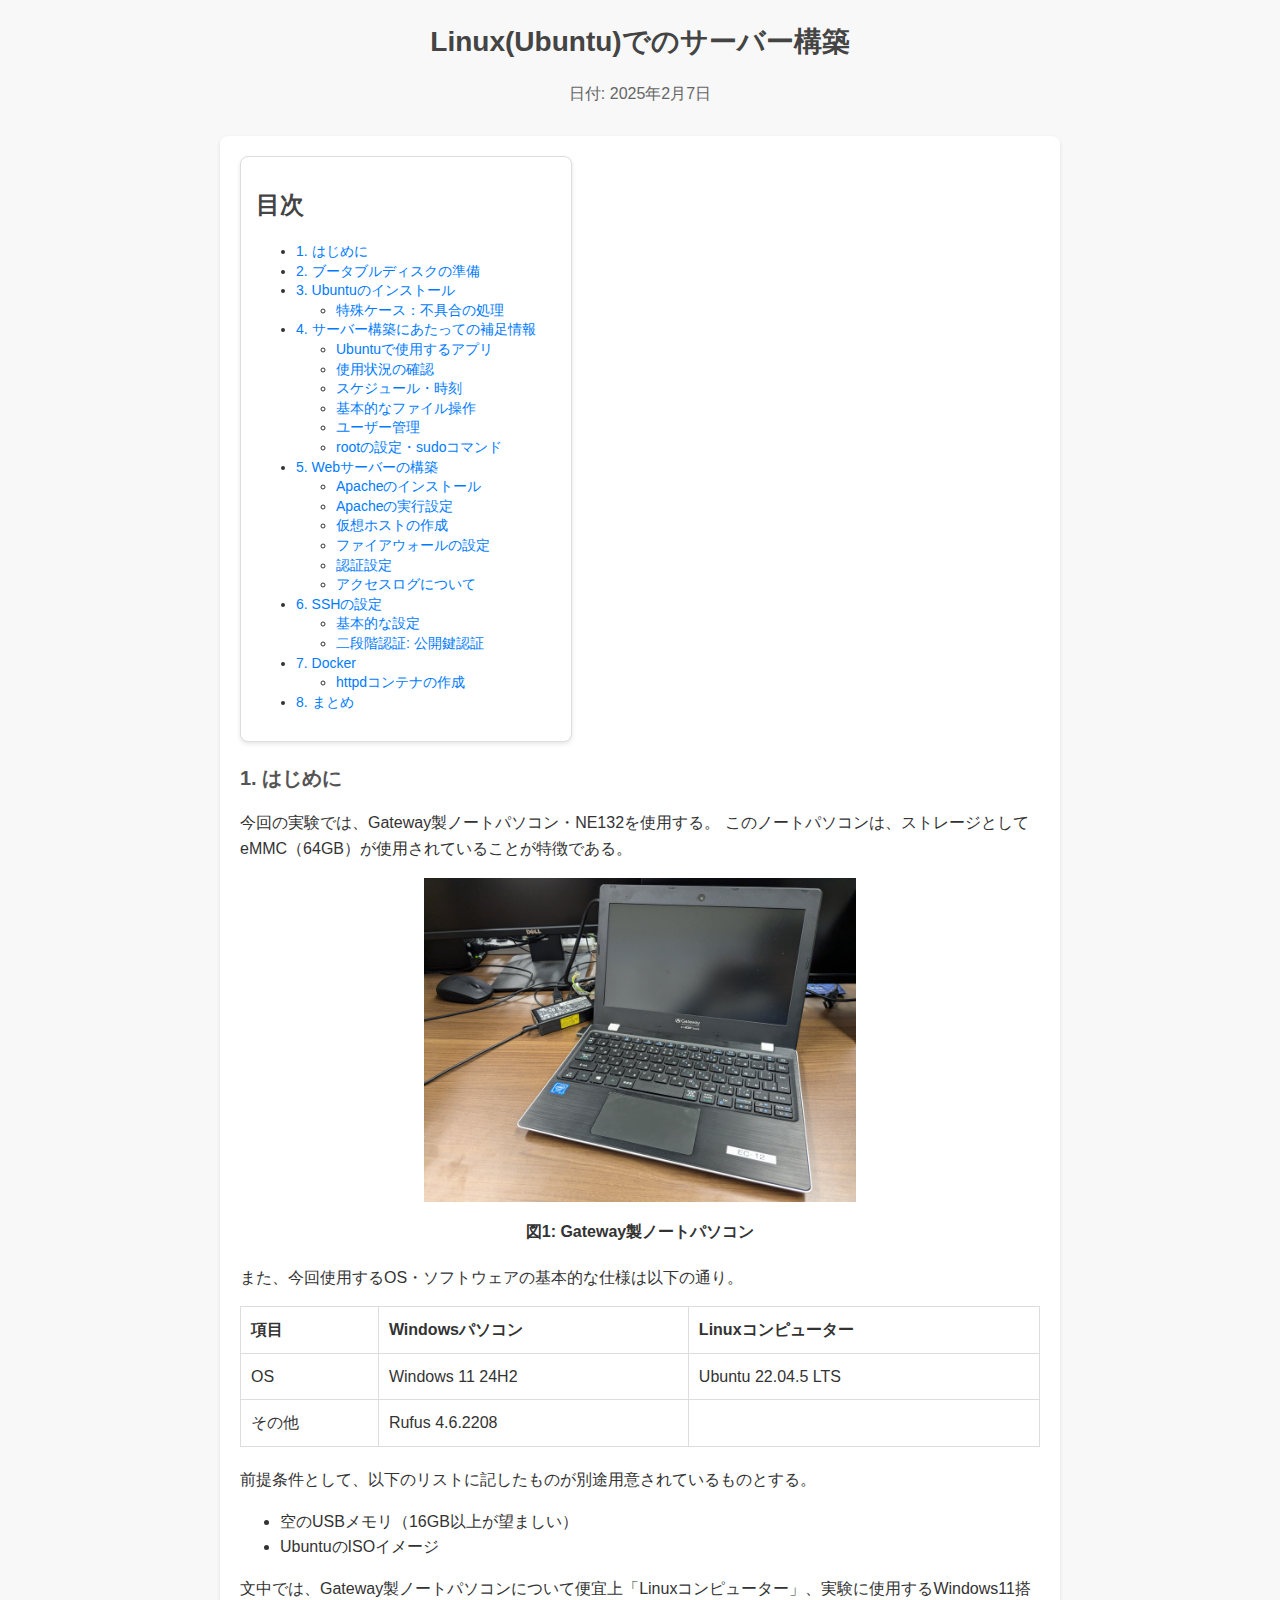
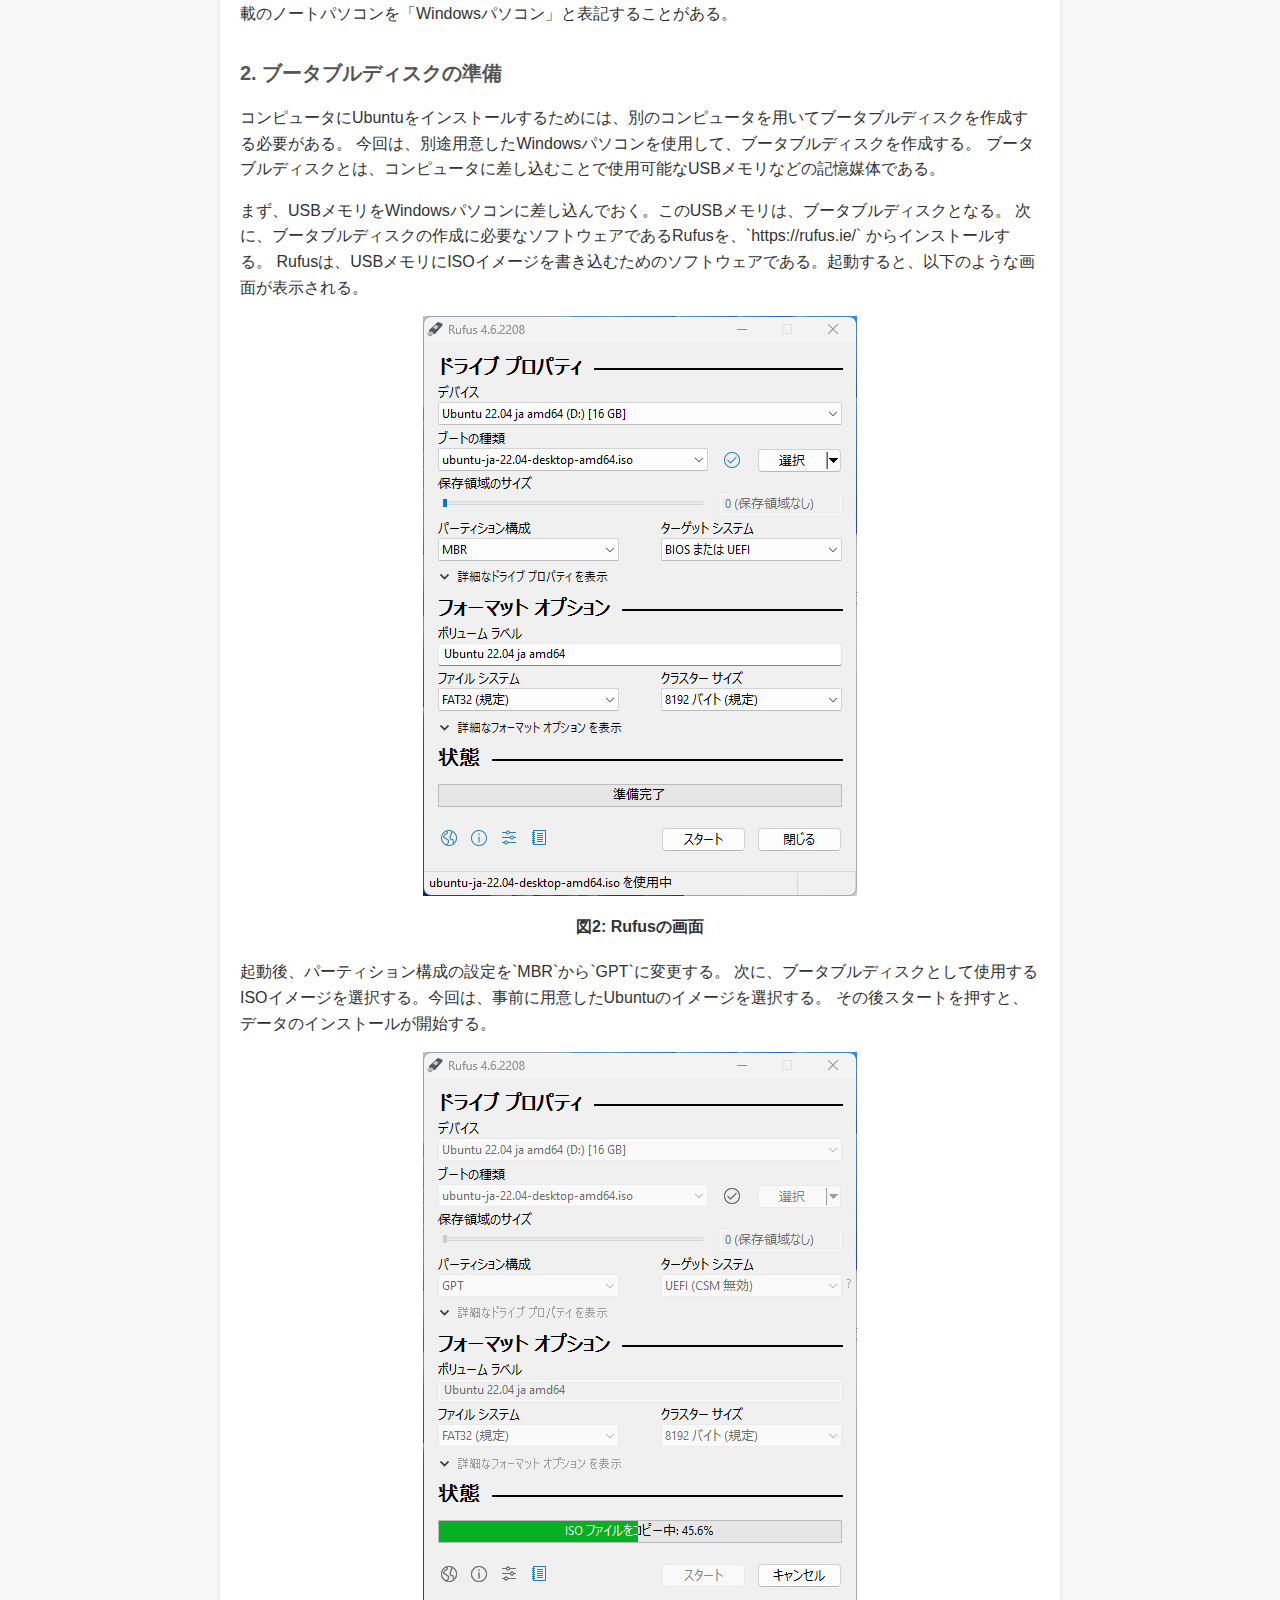
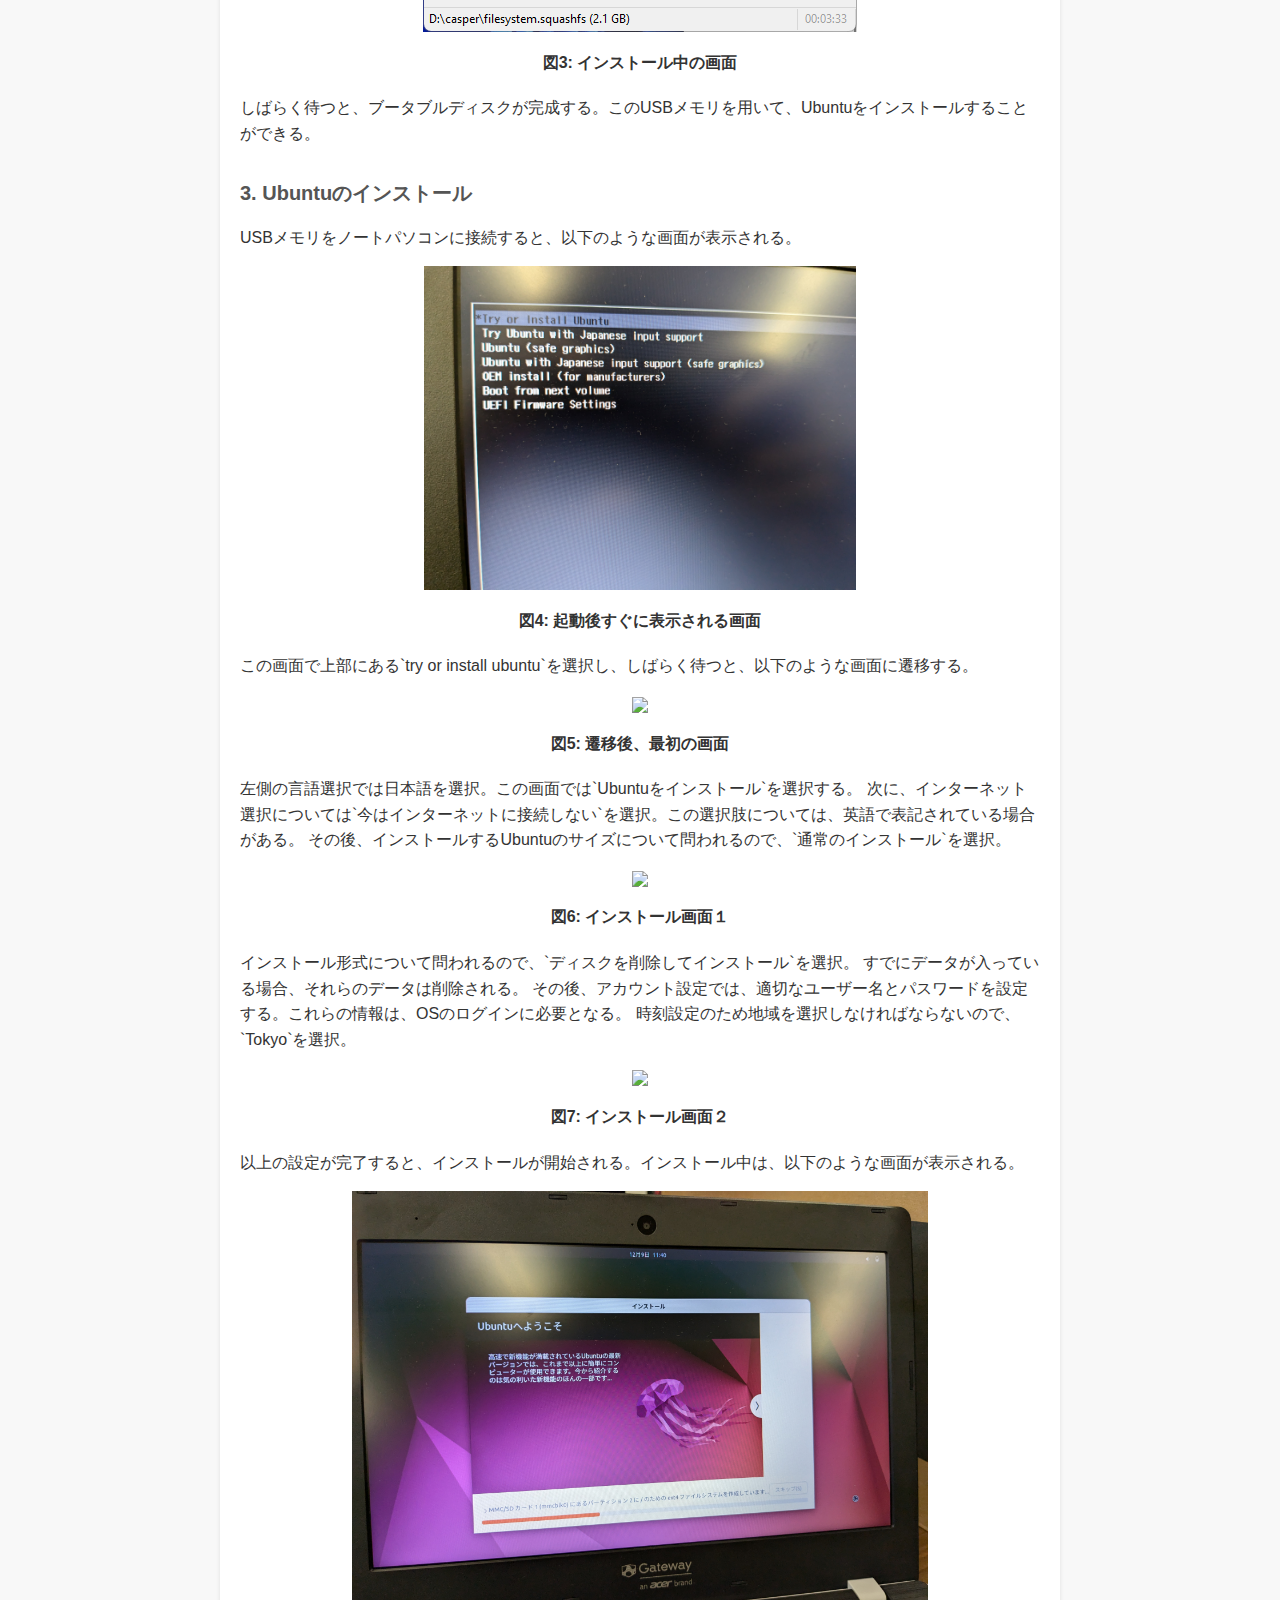
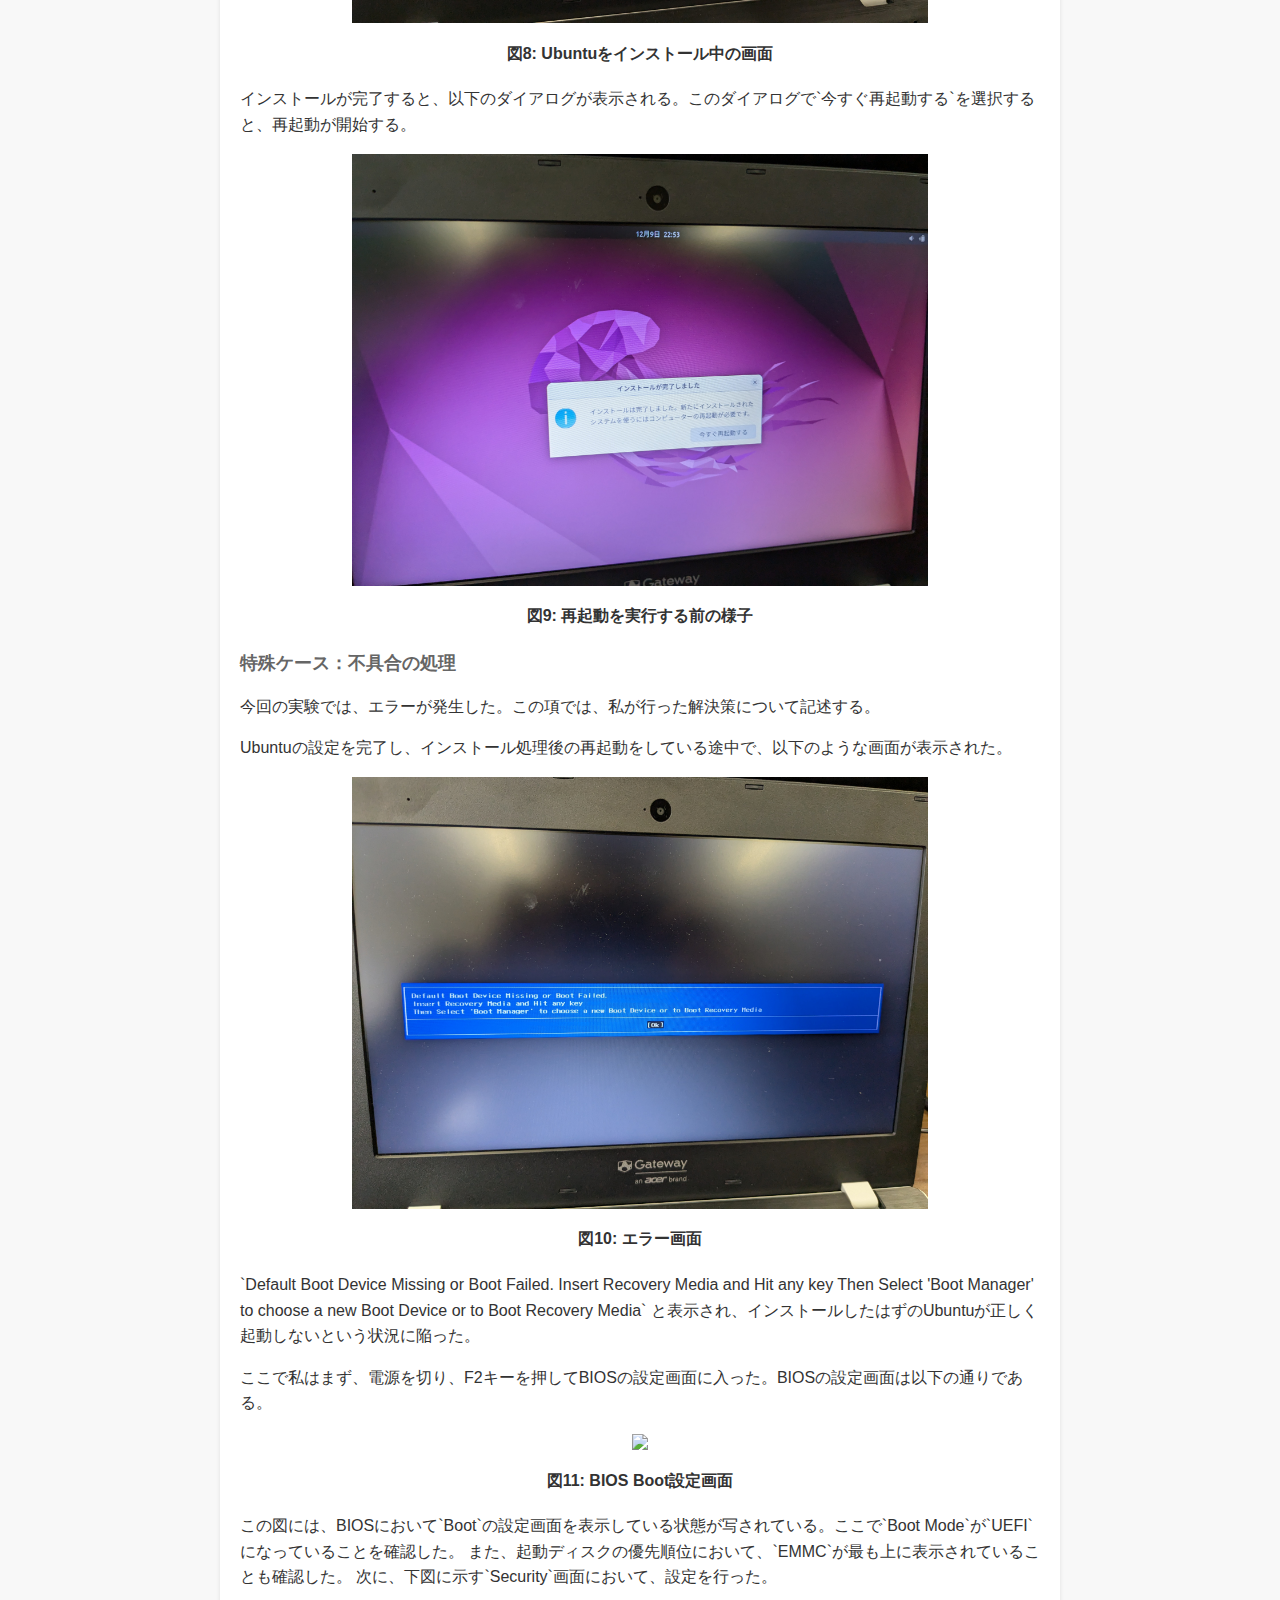
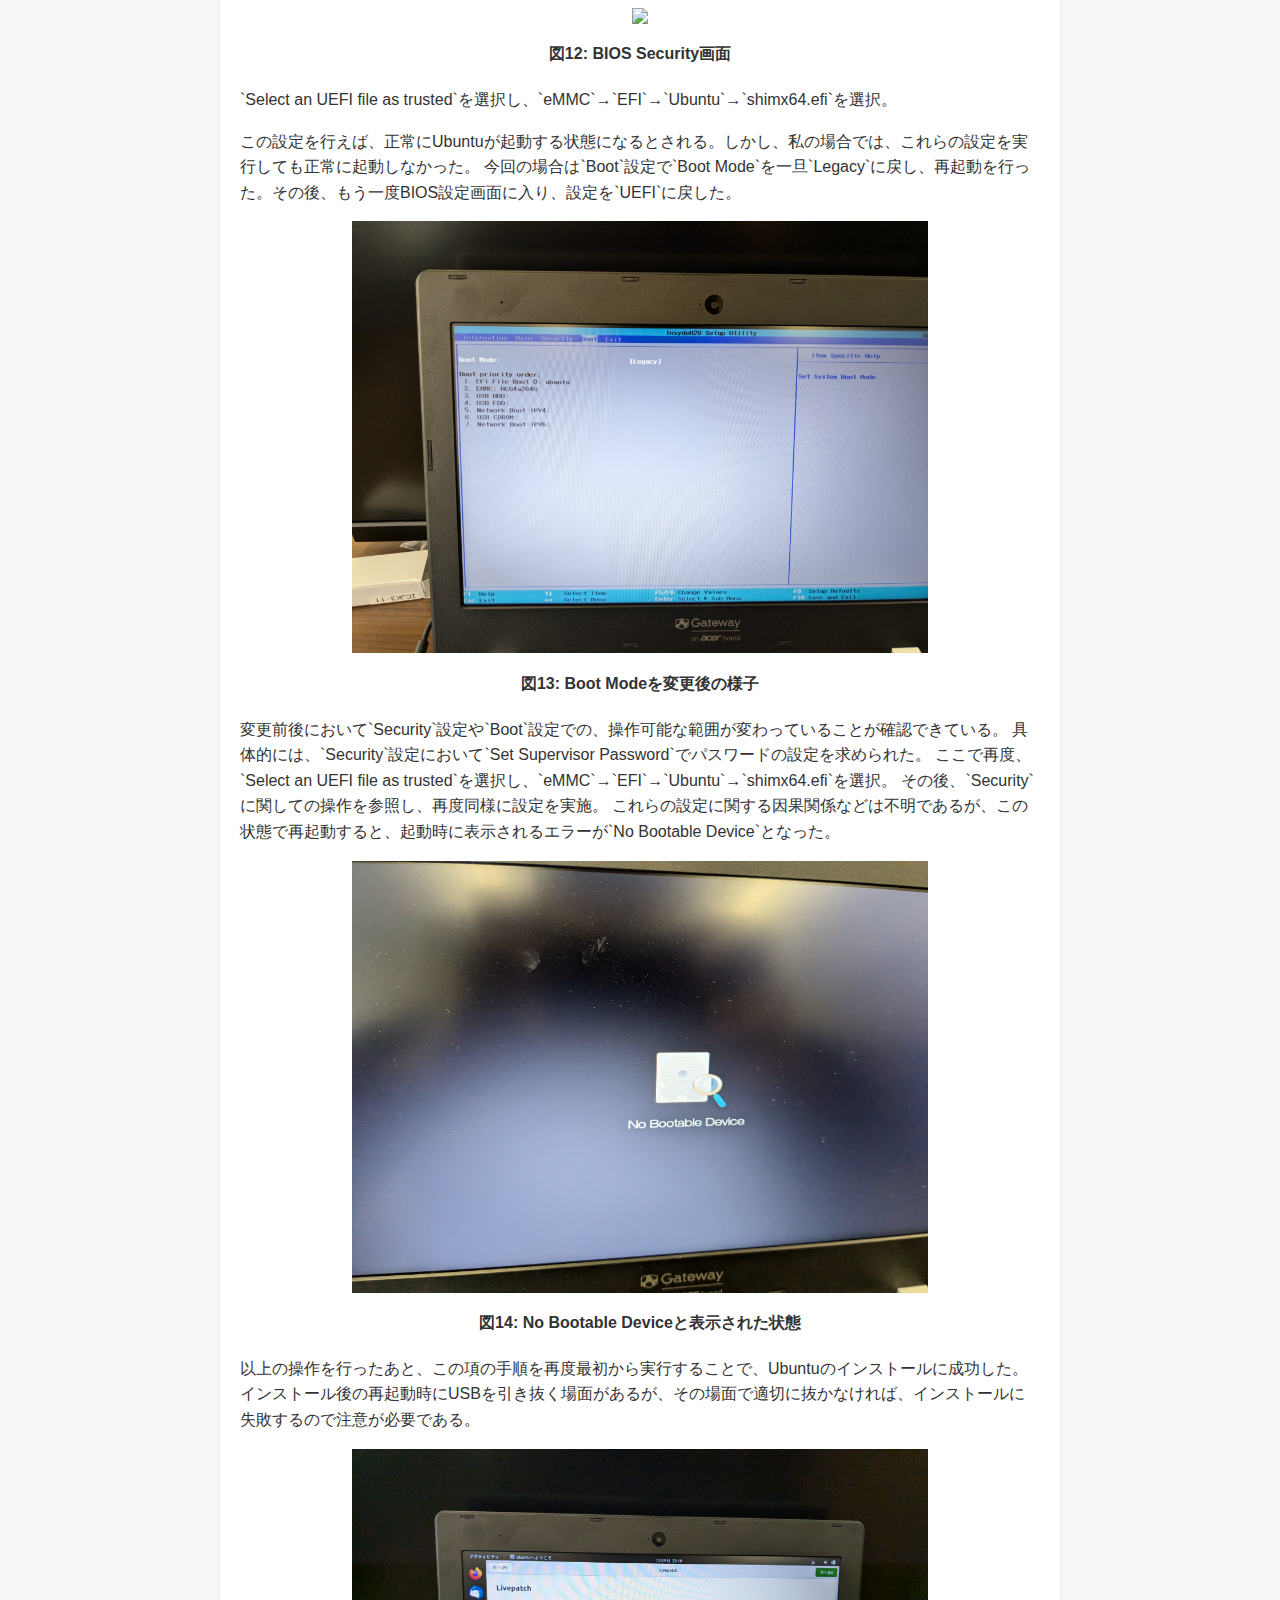
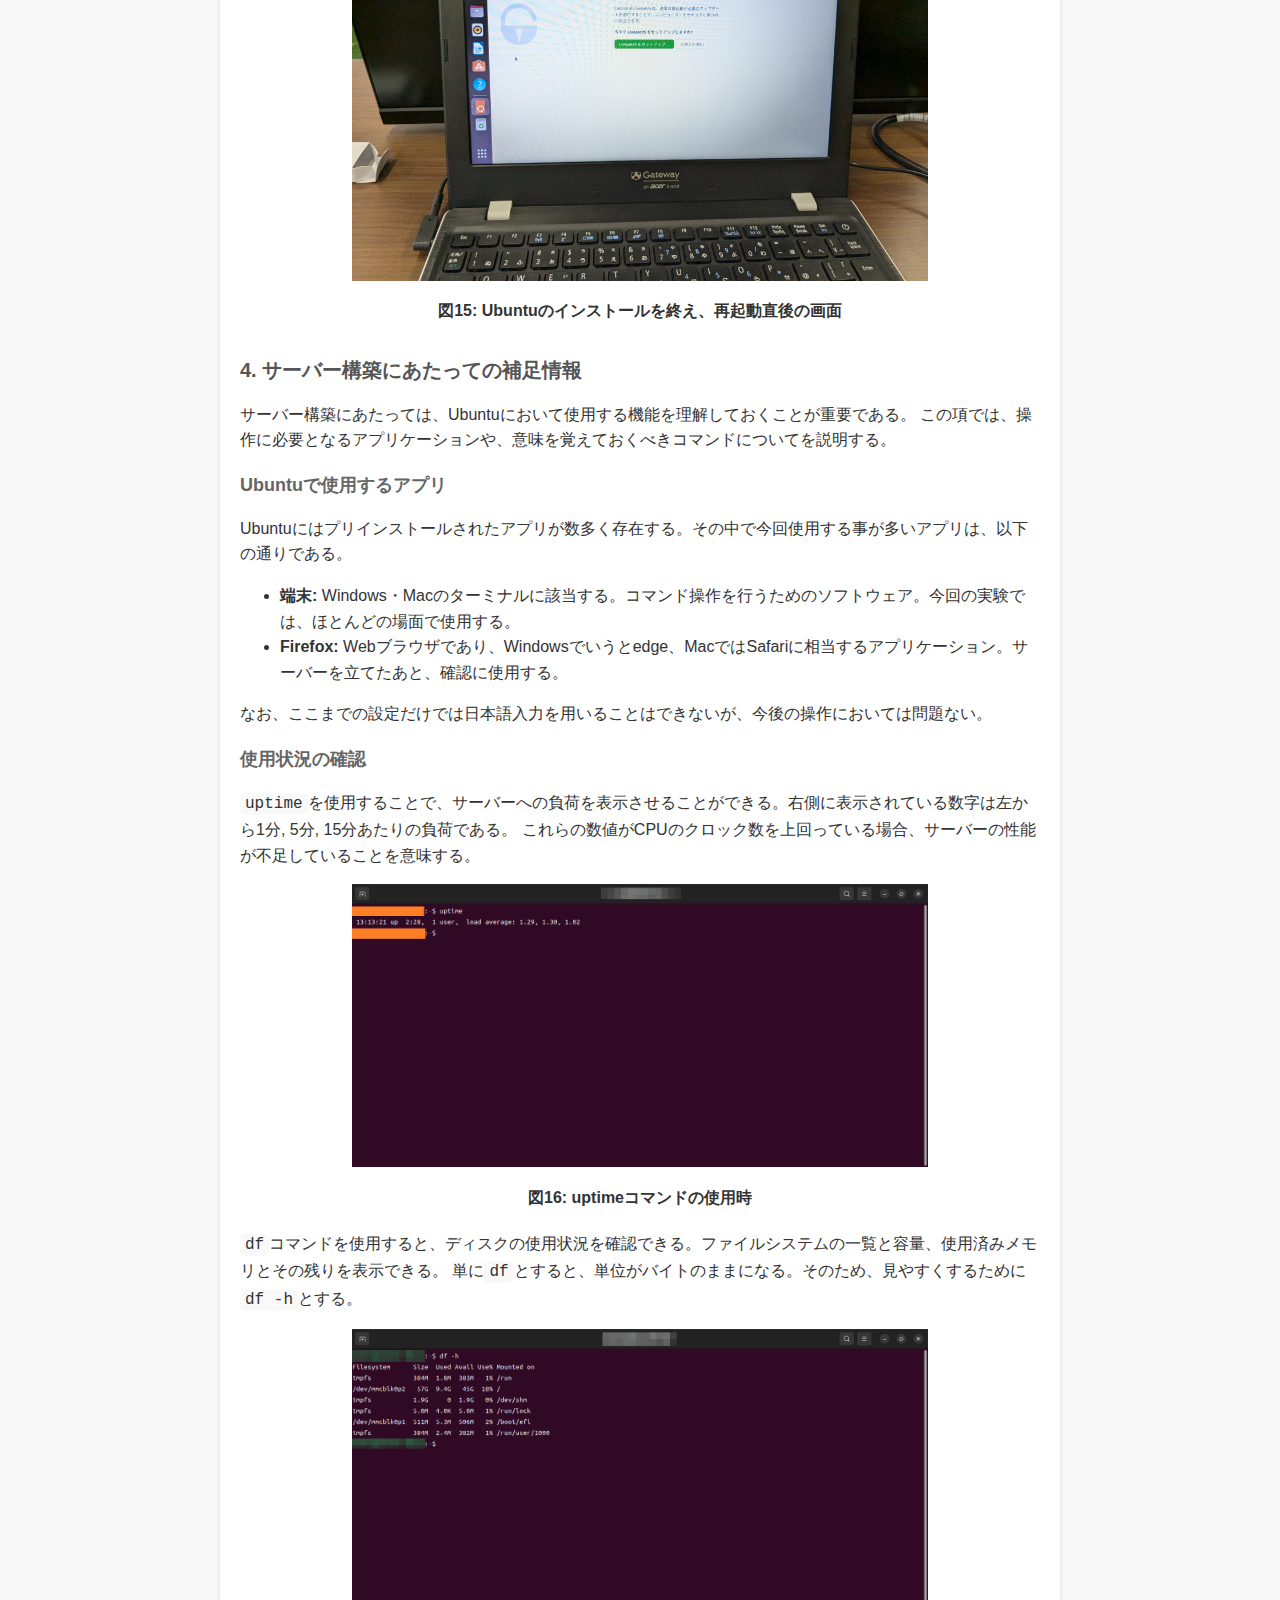
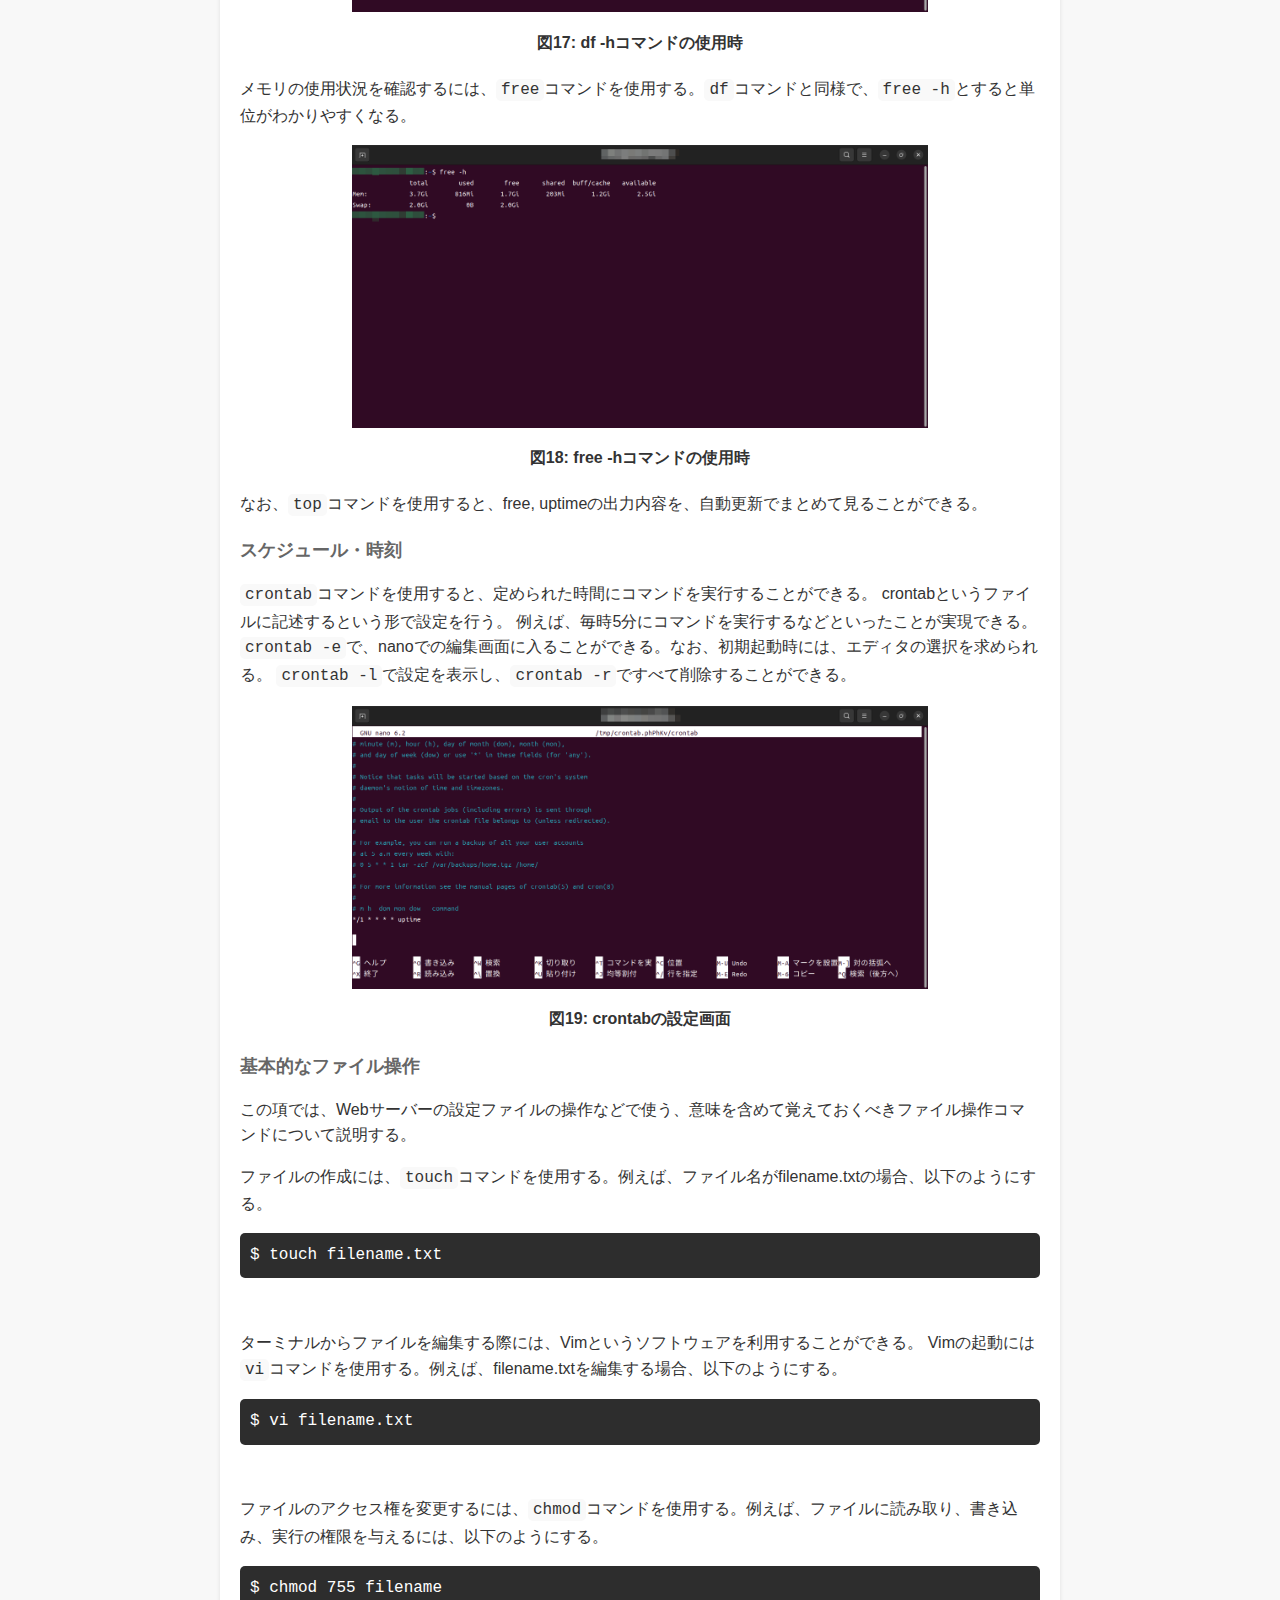
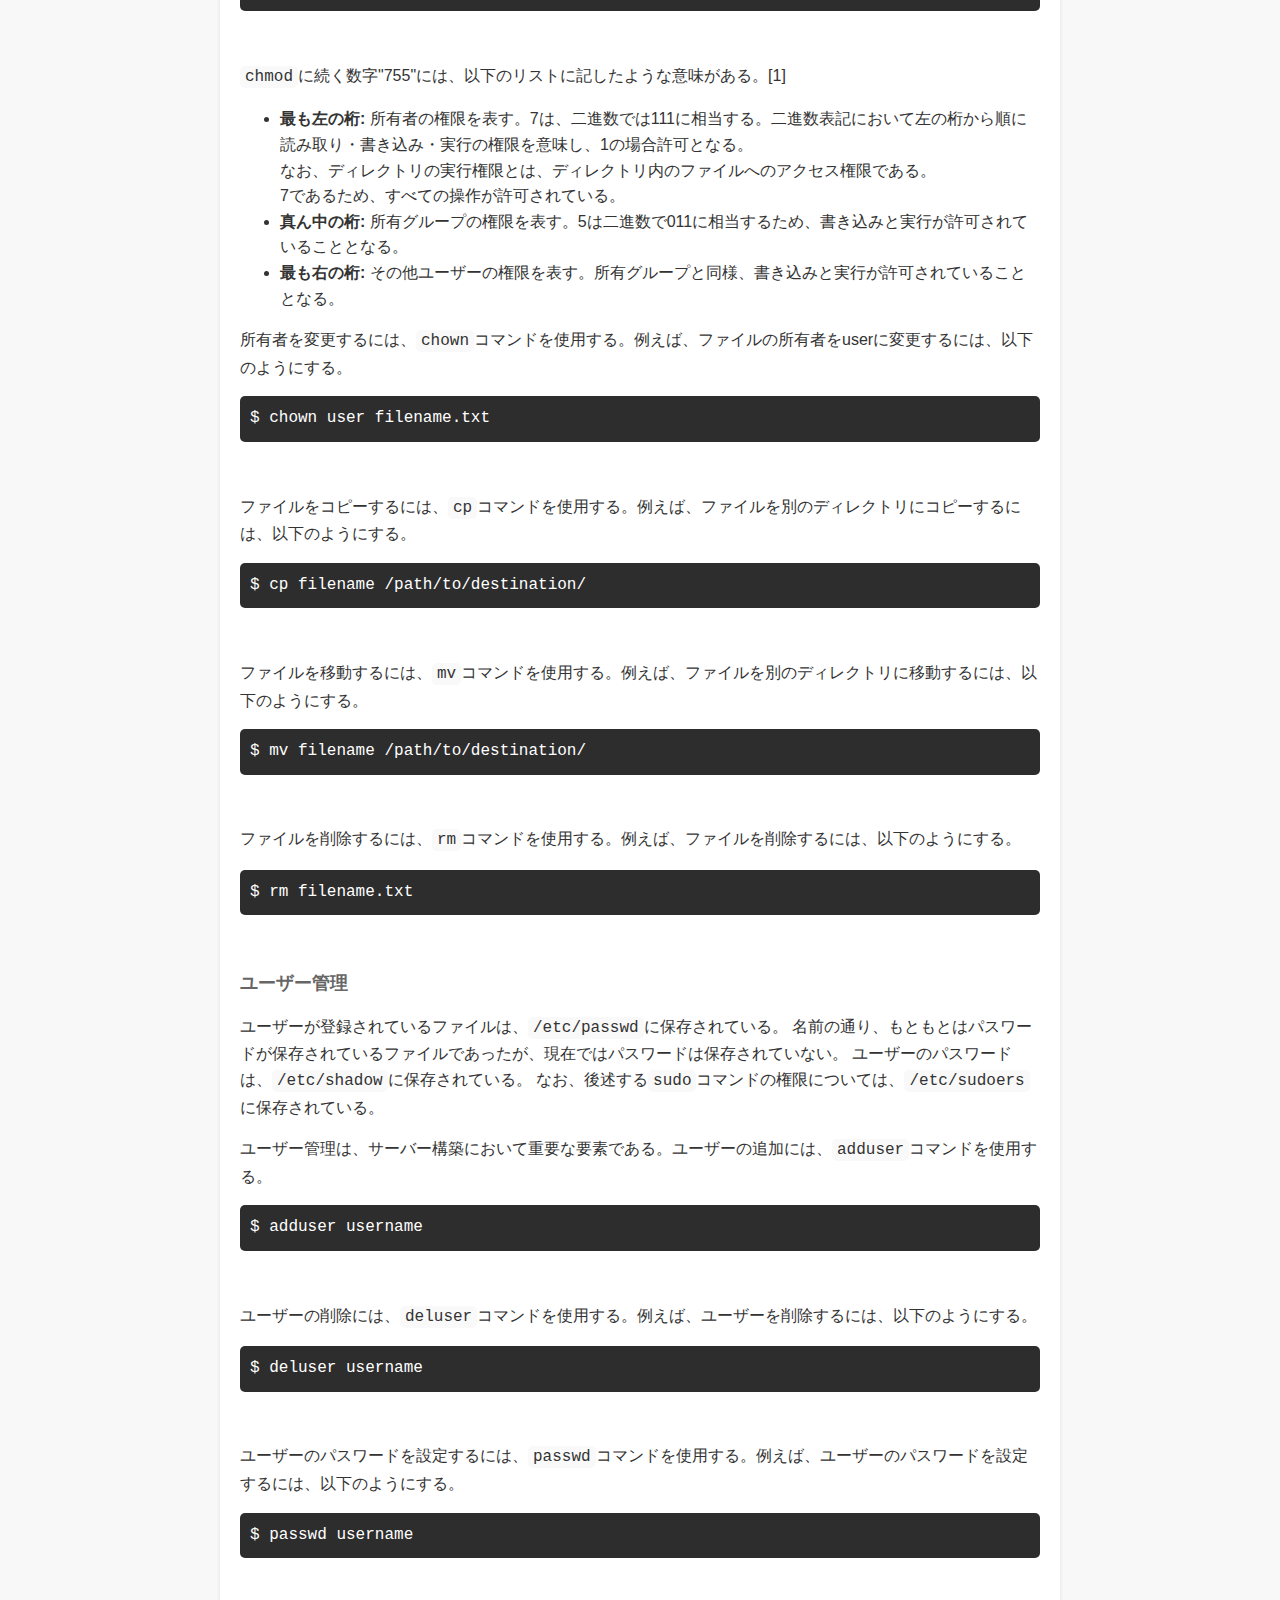
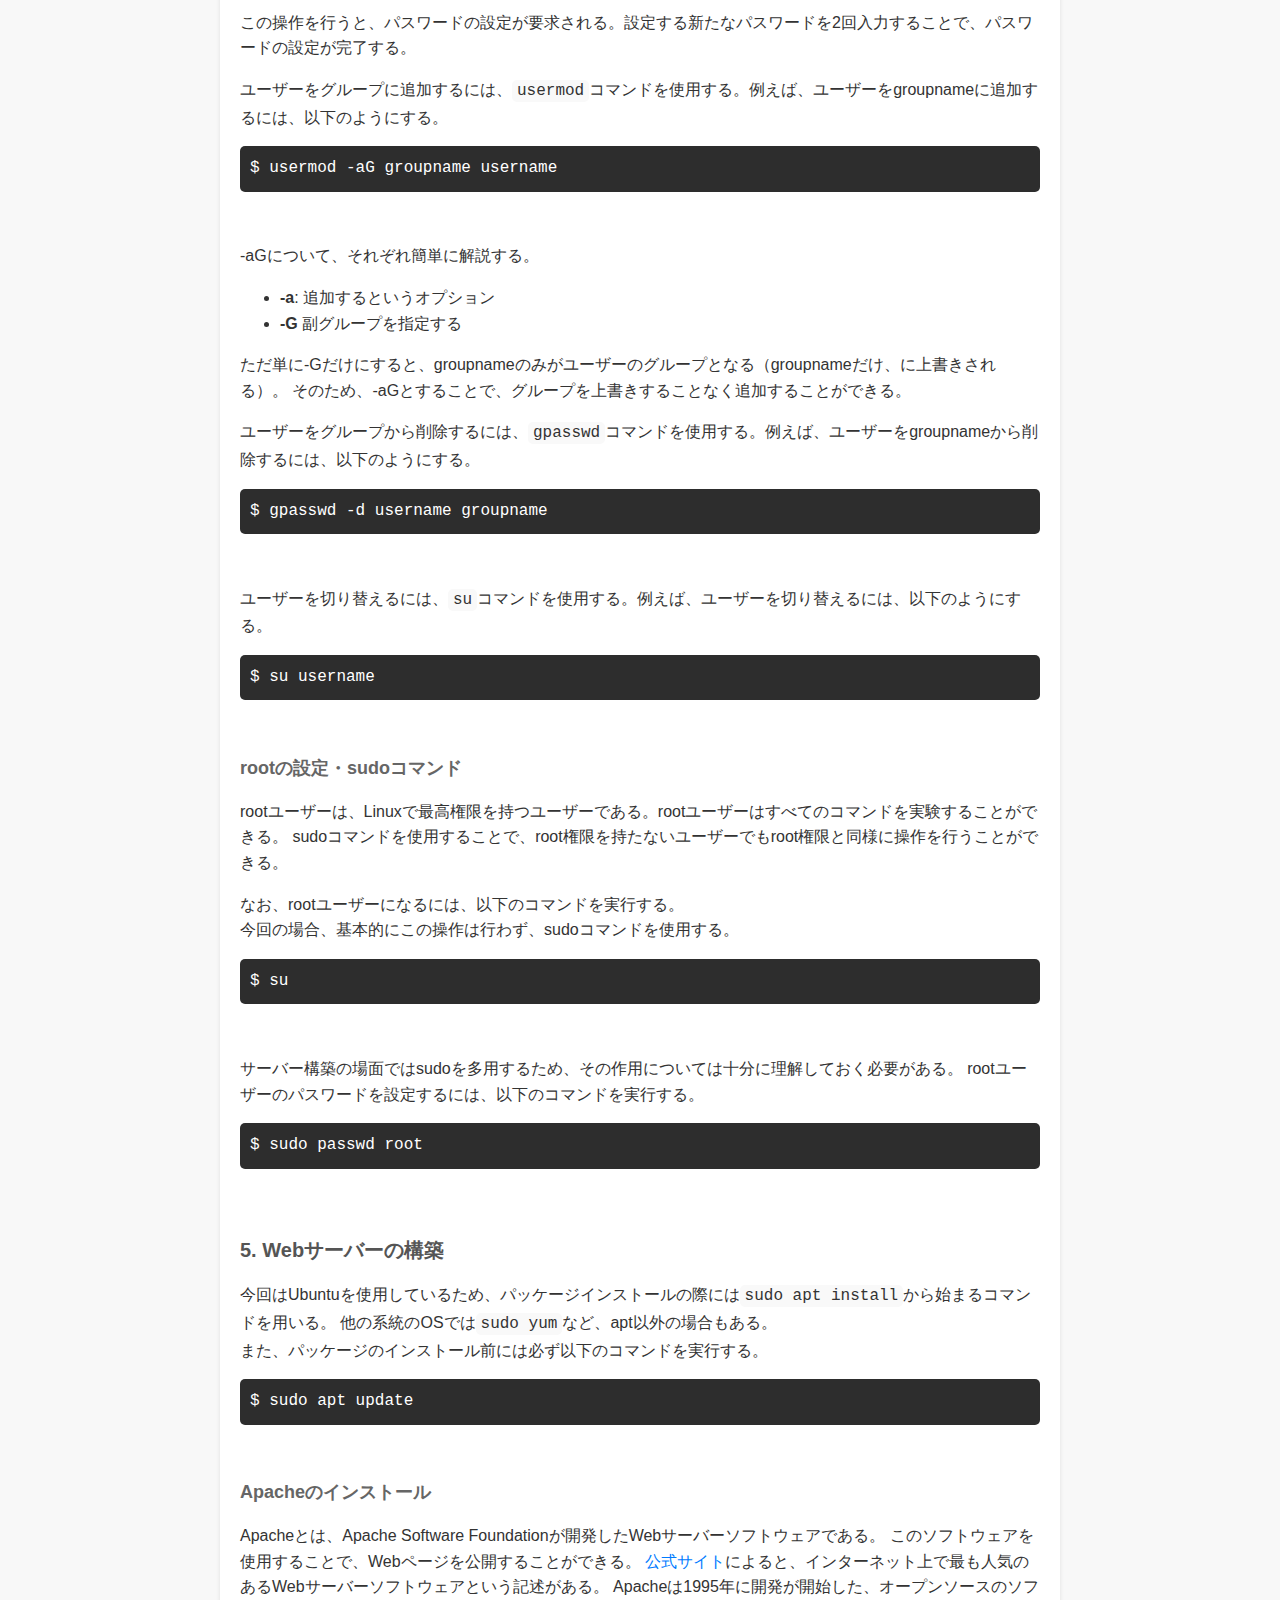
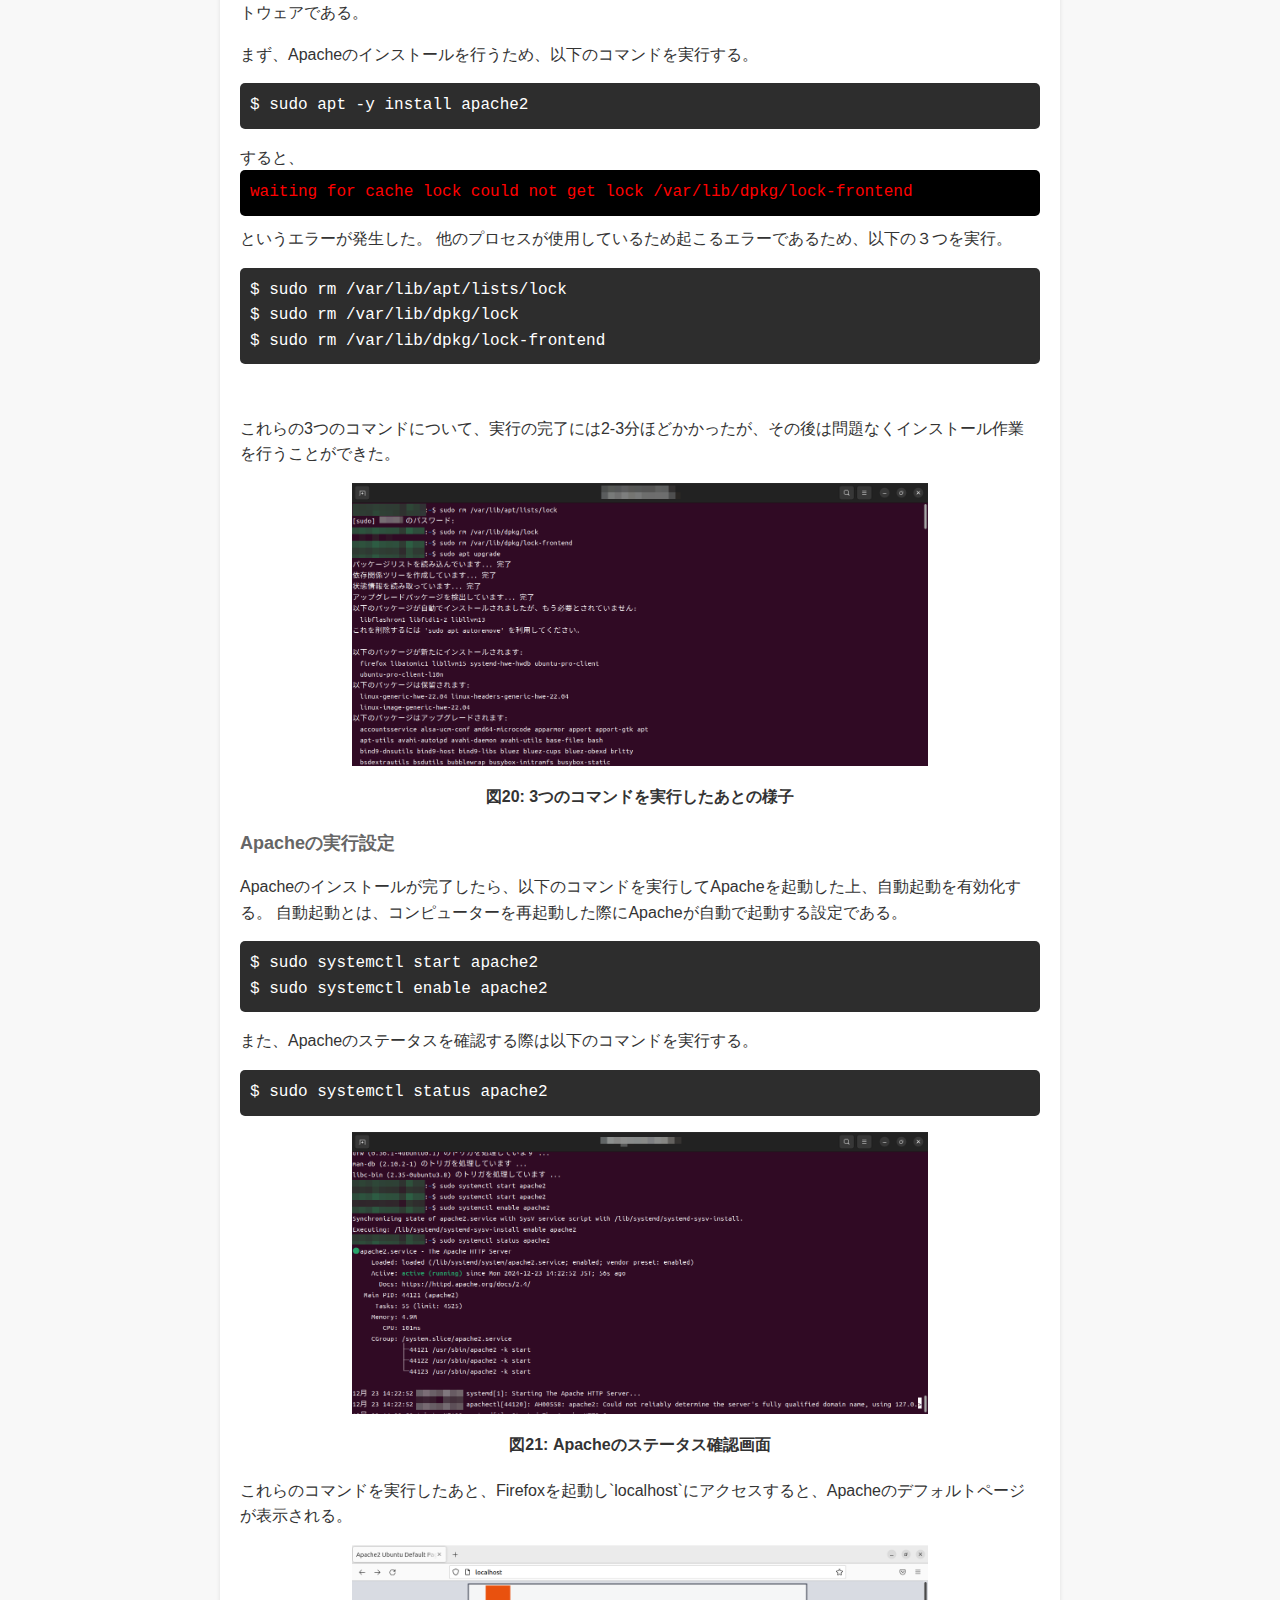
==== commit a72b0bd3: ".gitignoreにignoreを追加し、Linux01.htmlのUbuntuバージョンを更新" ====
--- a/docs/202501/Linux01.html
+++ b/docs/202501/Linux01.html
@@ -43,7 +43,7 @@
                     <tr>
                         <td>OS</td>
                         <td>Windows 11 24H2</td>
-                        <td>Ubuntu 22.04 LTS</td>
+                        <td>Ubuntu 22.04.5 LTS</td>
                     </tr>
                     <tr>
                         <td>その他</td>
